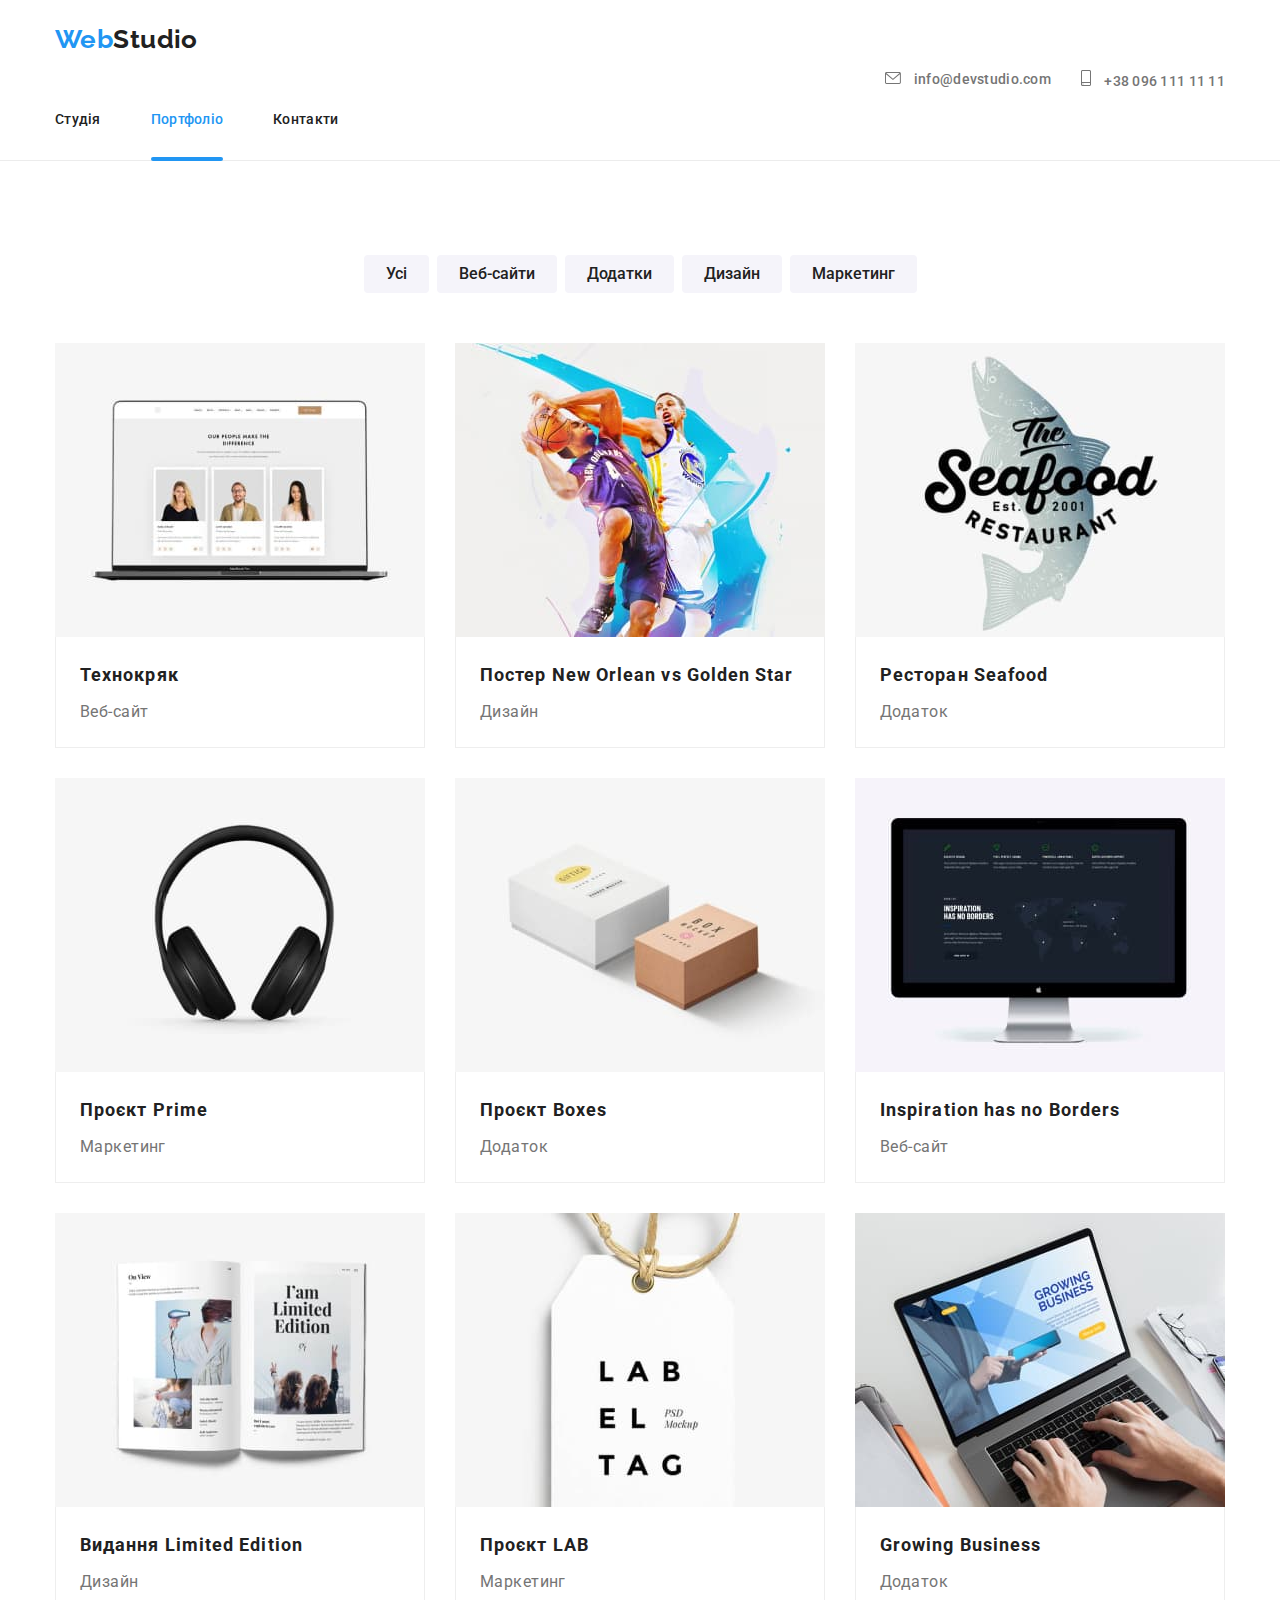
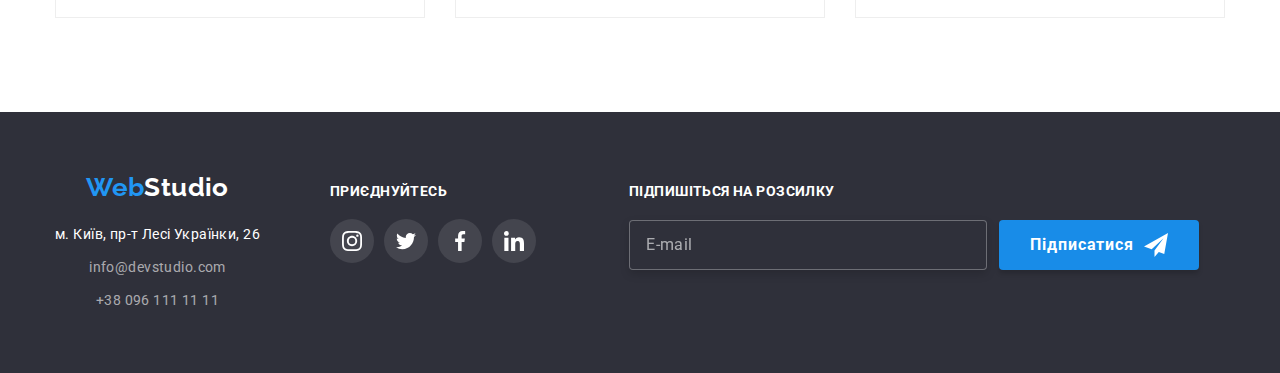
==== portfolio.html @ 820fd27e "add html files" ====
<!DOCTYPE html>
<html lang="uk">
  <head>
    <meta charset="UTF-8" />
    <meta http-equiv="X-UA-Compatible" content="IE=edge" />
    <meta name="viewport" content="width=device-width, initial-scale=1.0" />
    <title>Portfolio</title>
    <link
      href="https://fonts.googleapis.com/css2?family=Raleway:wght@700&family=Roboto:wght@400;500;700;900&display=swap"
      rel="stylesheet"
    />
    <link
      rel="stylesheet"
      href="https://cdnjs.cloudflare.com/ajax/libs/modern-normalize/1.1.0/modern-normalize.min.css"
    />
    <!-- <link rel="stylesheet" href="./css/styles.css" /> -->
    <link rel="stylesheet" href="./css/main.min.css" />
  </head>
  <body>
    <header class="page__header">
      <div class="container main__nav">
        <nav class="navigation">
          <a href="/index.html" class="logo">Web<span>Studio</span> </a>
          <ul class="navigation__list list">
            <li class="navigation__item">
              <a href="./index.html" class="navigation__link link">Студія</a>
            </li>
            <li class="navigation__item">
              <a href="./portfolio.html" class="navigation__link link current"
                >Портфоліо</a
              >
            </li>
            <li class="navigation__item">
              <a href="" class="navigation__link link">Контакти</a>
            </li>
          </ul>
        </nav>
        <ul class="contacts list">
          <li class="contacts__item">
            <a href="mailto:info@devstudio.com" class="contacts__link">
              <svg class="contacts__icon" width="16" height="12">
                <use href="./images/icon.svg#icon-email"></use>
              </svg>
              info@devstudio.com
            </a>
          </li>
          <li class="contacts__item">
            <a href="tel:0961111111" class="contacts__link">
              <svg class="contacts__icon" width="10" height="16">
                <use href="./images/icon.svg#icon-phone"></use>
              </svg>
              +38 096 111 11 11
            </a>
          </li>
        </ul>
      </div>
    </header>
    <main class="portfolio__main">
      <!-- фільтр Партфоліо  -->
      <section class="portfolio section">
        <div class="container">
          <h1 class="visually-hidden">Наші роботи</h1>
          <ul class="filter__list list">
            <li class="filter__item">
              <button class="filter__button" type="button">Усі</button>
            </li>
            <li class="filter__item">
              <button class="filter__button" type="button">Веб-сайти</button>
            </li>
            <li class="filter__item">
              <button class="filter__button" type="button">Додатки</button>
            </li>
            <li class="filter__item">
              <button class="filter__button" type="button">Дизайн</button>
            </li>
            <li class="filter__item">
              <button class="filter__button" type="button">Маркетинг</button>
            </li>
          </ul>
          <ul class="portfolio__list list">
            <li class="portfolio__items">
              <a href="" class="portfolio__link">
                <img
                  src="./images/1-tehnokriak.jpg"
                  alt="Веб-сайт Технокряк"
                  width="370"
                />
                <p class="portfolio__descr">
                  Ресурс пропонує комплексні пропозиції з різним рівнем
                  функціоналу та сервісів. Все це дозволить відвідувачу отримати
                  вичерпні відомості про компанію чи приватну особу.
                </p>

                <div class="portfolio__wrap">
                  <h2 class="portfolio__title">Технокряк</h2>
                  <p class="portfolio__text text">Веб-сайт</p>
                </div>
              </a>
            </li>

            <li class="portfolio__items">
              <a href="" class="portfolio__link">
                <img src="./images/2-poster.jpg" alt="постер" width="370" />
                <p class="portfolio__descr">
                  Ресурс пропонує комплексні пропозиції з різним рівнем
                  функціоналу та сервісів. Все це дозволить відвідувачу отримати
                  вичерпні відомості про компанію чи приватну особу.
                </p>
                <div class="portfolio__wrap">
                  <h2 class="portfolio__title">
                    Постер New Orlean vs Golden Star
                  </h2>
                  <p class="portfolio__text text">Дизайн</p>
                </div>
              </a>
            </li>

            <li class="portfolio__items">
              <a href="" class="portfolio__link">
                <img
                  src="./images/3-restoran.jpg"
                  alt="логотип ресторану"
                  width="370"
                />
                <p class="portfolio__descr">
                  Ресурс пропонує комплексні пропозиції з різним рівнем
                  функціоналу та сервісів. Все це дозволить відвідувачу отримати
                  вичерпні відомості про компанію чи приватну особу.
                </p>

                <div class="portfolio__wrap">
                  <h2 class="portfolio__title">Ресторан Seafood</h2>
                  <p class="portfolio__text text">Додаток</p>
                </div>
              </a>
            </li>

            <li class="portfolio__items">
              <a href="" class="portfolio__link">
                <img src="./images/4-prime.jpg" alt="навушники" width="370" />
                <p class="portfolio__descr">
                  Ресурс пропонує комплексні пропозиції з різним рівнем
                  функціоналу та сервісів. Все це дозволить відвідувачу отримати
                  вичерпні відомості про компанію чи приватну особу.
                </p>

                <div class="portfolio__wrap">
                  <h2 class="portfolio__title">Проєкт Prime</h2>
                  <p class="portfolio__text text">Маркетинг</p>
                </div>
              </a>
            </li>

            <li class="portfolio__items">
              <a href="" class="portfolio__link">
                <img src="./images/5-boxes.jpg" alt="коробки" width="370" />
                <p class="portfolio__descr">
                  Ресурс пропонує комплексні пропозиції з різним рівнем
                  функціоналу та сервісів. Все це дозволить відвідувачу отримати
                  вичерпні відомості про компанію чи приватну особу.
                </p>

                <div class="portfolio__wrap">
                  <h2 class="portfolio__title">Проєкт Boxes</h2>
                  <p class="portfolio__text text">Додаток</p>
                </div>
              </a>
            </li>

            <li class="portfolio__items">
              <a href="" class="portfolio__link">
                <img
                  src="./images/6-inspiration.jpg"
                  alt="екран компютера"
                  width="370"
                />
                <p class="portfolio__descr">
                  Ресурс пропонує комплексні пропозиції з різним рівнем
                  функціоналу та сервісів. Все це дозволить відвідувачу отримати
                  вичерпні відомості про компанію чи приватну особу.
                </p>
                <div class="portfolio__wrap">
                  <h2 class="portfolio__title">Inspiration has no Borders</h2>
                  <p class="portfolio__text text">Веб-сайт</p>
                </div>
              </a>
            </li>

            <li class="portfolio__items">
              <a href="" class="portfolio__link">
                <img
                  src="./images/7-limited.jpg"
                  alt="відкрита книга"
                  width="370"
                />
                <p class="portfolio__descr">
                  Ресурс пропонує комплексні пропозиції з різним рівнем
                  функціоналу та сервісів. Все це дозволить відвідувачу отримати
                  вичерпні відомості про компанію чи приватну особу.
                </p>

                <div class="portfolio__wrap">
                  <h2 class="portfolio__title">Видання Limited Edition</h2>
                  <p class="portfolio__text text">Дизайн</p>
                </div>
              </a>
            </li>

            <li class="portfolio__items">
              <a href="" class="portfolio__link">
                <img src="./images/8-lab.jpg" alt="бірка" width="370" />
                <p class="portfolio__descr">
                  Ресурс пропонує комплексні пропозиції з різним рівнем
                  функціоналу та сервісів. Все це дозволить відвідувачу отримати
                  вичерпні відомості про компанію чи приватну особу.
                </p>

                <div class="portfolio__wrap">
                  <h2 class="portfolio__title">Проєкт LAB</h2>
                  <p class="portfolio__text text">Маркетинг</p>
                </div>
              </a>
            </li>

            <li class="portfolio__items">
              <a href="" class="portfolio__link">
                <img src="./images/9-business.jpg" alt="ноутбук" width="370" />
                <p class="portfolio__descr">
                  Ресурс пропонує комплексні пропозиції з різним рівнем
                  функціоналу та сервісів. Все це дозволить відвідувачу отримати
                  вичерпні відомості про компанію чи приватну особу.
                </p>

                <div class="portfolio__wrap">
                  <h2 class="portfolio__title">Growing Business</h2>
                  <p class="portfolio__text text">Додаток</p>
                </div>
              </a>
            </li>
          </ul>
        </div>
      </section>
    </main>
    <footer class="footer">
      <div class="footer__wrap">
        <div class="address__wrap">
          <a href="/index.html" class="footer__logo">
            Web<span>Studio</span>
          </a>
          <address>
            <ul class="address__list list">
              <li class="address__item">
                <a
                  class="footer__address"
                  href="https://goo.gl/maps/CPtrU1FHBa2aNyZL9"
                  target="_blank"
                  rel="noopener noreferrer nofollow"
                  >м. Київ, пр-т Лесі Українки, 26</a
                >
              </li>
              <li class="address__item">
                <a href="mailto:info@devstudio.com" class="address__link"
                  >info@devstudio.com</a
                >
              </li>
              <li class="address__item">
                <a href="tel:0961111111" class="address__link"
                  >+38 096 111 11 11</a
                >
              </li>
            </ul>
          </address>
        </div>
        <div class="social__wrap">
          <p class="social__text">приєднуйтесь</p>
          <ul class="social__list">
            <li class="social__item list">
              <a href="" class="social__link link">
                <svg class="social__icon" width="20" height="20">
                  <use href="./images/icon.svg#icon-instagram"></use>
                </svg>
              </a>
            </li>
            <li class="social__item list">
              <a href="" class="social__link link">
                <svg class="social__icon" width="20" height="20">
                  <use href="./images/icon.svg#icon-twitter"></use>
                </svg>
              </a>
            </li>
            <li class="social__item list">
              <a href="" class="social__link link">
                <svg class="social__icon" width="20" height="20">
                  <use href="./images/icon.svg#icon-facebook"></use>
                </svg>
              </a>
            </li>
            <li class="social__item list">
              <a href="" class="social__link link">
                <svg class="social__icon" width="20" height="20">
                  <use href="./images/icon.svg#icon-linkedin"></use>
                </svg>
              </a>
            </li>
          </ul>
        </div>
        <div class="subscribe__wrap">
          <p class="subscribe__text">Підпишіться на розсилку</p>

          <form class="subscribe__form">
            <input
              type="text"
              class="subscribe__input"
              name="user-email"
              placeholder="E-mail"
              required
            />
            <button type="submit" class="subscribe__button">
              Підписатися
              <svg class="subscribe__icon" width="24" height="24">
                <use href="./images/icon.svg#icon-send"></use>
              </svg>
            </button>
          </form>
        </div>
      </div>
    </footer>
  </body>
</html>
---- css/styles.css ----
/* color-main-black: #212121;
color-secondary: #757575;
color-blue: #2196F3;
color-white: #FFFFFF; */

/* main white background #F5F5F5; 
secondary black background #2F303A;
third background #F5F4FA;*/
:root {
  /* text color */
  --primary-text-color: #212121;
  --secondary-text-color: #757575;
  --accent-blue-color: #2196f3;
  --white-color: #ffffff;

  /* background color */
  --main-white-background: #f5f5f5;
  --secondary-black-background: #2f303a;
  --third-background-color: #f5f4fa;
}

body {
  /* margin: 0 auto;
  max-width: 1600px; */
  background-color: var(--white-color);
  color: var(--primary-text-color);
  font-family: "Roboto", sans-serif;
  font-size: 14px;
  letter-spacing: 0.03em;
}

h1,
h2,
h3,
h4,
h5,
h6,
p {
  margin: 0;
}

ul {
  margin: 0;
  padding-left: 0;
}

img {
  display: block;
}

.visually-hidden {
  position: absolute;
  white-space: nowrap;
  width: 1px;
  height: 1px;
  overflow: hidden;
  border: 0;
  padding: 0;
  clip: rect(0 0 0 0);
  clip-path: inset(50%);
  margin: -1px;
}

.container {
  width: 1200px;
  padding-left: 15px;
  padding-right: 15px;
  margin: 0 auto;

  /* outline: 2px solid tomato; */
}

.section {
  padding-top: 94px;
  padding-bottom: 94px;
}

/* secondary text color for all <p> */
.text {
  color: var(--secondary-text-color);
}

.link {
  display: block;
  padding-top: 32px;
  padding-bottom: 32px;
}

.list {
  list-style: none;
}

/*-----------------HEADER Logo--------------------------------- */
.page__header {
  padding-top: 32;
  border-bottom: 1px solid #ececec;
}

.main__nav {
  display: flex;
  align-items: center;
}

.logo {
  display: block;
  padding-top: 24px;
  padding-bottom: 25px;
  margin-right: 93px;
  color: var(--accent-blue-color);
  font-family: "Raleway", sans-serif;
  font-weight: 700;
  font-size: 26px;
  line-height: 1.19;
  text-decoration: none;
}

.logo > span {
  color: var(--primary-text-color);
}

.navigation__item:not(:last-child) {
  margin-right: 50px;
}

/* site-nav */
.navigation {
  display: flex;
}

.navigation__list {
  display: flex;
}

.navigation__link {
  color: var(--primary-text-color);
  font-weight: 500;
  font-size: 14px;
  line-height: 1.14;
  letter-spacing: 0.02em;
  text-decoration: none;

  transition-property: color;
  transition-duration: 250ms;
  transition-timing-function: cubic-bezier(0.4, 0, 0.2, 1);
}

.navigation__link:hover,
.navigation__link:focus {
  color: var(--accent-blue-color);
}

.navigation__link.current {
  color: var(--accent-blue-color);
  position: relative;
}

.navigation__link.current::after {
  content: "";
  display: inline-block;
  position: absolute;
  left: 0;
  bottom: -1px;
  width: 100%;
  height: 4px;
  background-color: #2196f3;
  border-radius: 2px;
}

.contacts {
  display: flex;
  margin-left: auto;
  align-items: center;
}

.contacts__link {
  color: var(--secondary-text-color);
  font-weight: 500;
  font-size: 14px;
  line-height: 1.14;
  letter-spacing: 0.02em;
  text-decoration: none;

  transition-property: color;
  transition-duration: 250ms;
  transition-timing-function: cubic-bezier(0.4, 0, 0.2, 1);
}

.contacts__link:hover,
.contacts__link:focus {
  color: #2196f3;
}

.contacts__item:not(:last-child) {
  margin-right: 30px;
}

.contacts__icon {
  fill: currentColor;
  margin-right: 10px;
}

/*-------------1 SECTION HERO----------------------------------------- */
.hero {
  background-color: var(--secondary-black-background);
  background-image: url(../images/hero-img.jpg);
  background-repeat: no-repeat;
  background-size: cover;
  background-position: center;
  max-width: 1600px;
  text-align: center;
  margin: 0 auto;
  padding-top: 200px;
  padding-bottom: 200px;
}

.hero__title {
  margin: 0 auto 30px;
  width: 696px;
  height: 120px;
  font-weight: 900;
  font-size: 44px;
  line-height: 1.36;
  letter-spacing: 0.06em;
  text-transform: uppercase;
  color: var(--white-color);
}

.hero__button {
  font-family: inherit;
  display: block;
  padding: 10px 32px;
  margin: 0 auto;
  border: none;
  border-radius: 4px;

  font-weight: 700;
  font-size: 16px;
  line-height: 1.88;
  letter-spacing: 0.06em;
  cursor: pointer;
  background-color: var(--accent-blue-color);
  color: var(--white-color);
}

/* ----------------2 SECTION principles чому саме ми------------------ */

.principles__title {
  margin-bottom: 10px;
  font-size: 14px;
  line-height: 1.14;
  text-transform: uppercase;
}

.principles__list {
  display: flex;
}

.principles__wrap {
  margin-bottom: 30px;
  height: 120px;
  display: flex;
  justify-content: center;
  align-items: center;
  background-color: #f5f4fa;
  border-radius: 4px;
}

.principles__item:not(:last-child) {
  margin-right: 30px;
}

.principles__text {
  font-size: 14px;
  line-height: 1.71;
}
/* ----------------3 SECTION EXAMPLES приклади робіт------------------ */
.examples {
  padding-top: 0;
}

.examples__title {
  margin-bottom: 50px;
  font-size: 36px;
  line-height: 1.16;
  text-align: center;
}

.examples__list {
  display: flex;
  gap: 30px;
  /* width: calc((100% - 60px) / 3); */
}

.examples__item {
  position: relative;
}

.examples__text {
  position: absolute;
  bottom: 0;
  padding: 22px 0;
  width: 100%;
  font-weight: 700;
  line-height: 1.14;
  text-align: center;
  text-transform: uppercase;
  color: #ffffff;
  background: rgba(47, 48, 58, 0.8);
}

/* ----------------4 SECTION TEAM наша команда-----------------------  */
.team {
  background-color: var(--third-background-color);
}

.team__title {
  margin-bottom: 50px;
  font-size: 36px;
  line-height: 1.16;
  text-align: center;
}

.team__list {
  display: flex;
  gap: 30px;
}

.team__list:not(:last-child) {
  margin-right: 30px;
}

.team__item {
  background-color: var(--white-color);
  box-shadow: 0px 1px 3px rgba(0, 0, 0, 0.12), 0px 1px 1px rgba(0, 0, 0, 0.14),
    0px 2px 1px rgba(0, 0, 0, 0.2);
  border-radius: 0px 0px 4px 4px;
}

/* width: calc((100% - 90px) / 4); */

.team__person {
  margin-bottom: 10px;
  font-weight: 500;
  font-size: 16px;
  line-height: 1.18;
  text-align: center;
}

.team__names {
  padding: 30px 0;
}

.team__text {
  font-size: 16px;
  line-height: 1.18;
  text-align: center;
  margin-bottom: 16px;
}

.media__list {
  display: flex;
  justify-content: center;
  gap: 10px;
}

.media__item {
  border-radius: 50%;
  background-color: #ffffff;
  display: block;
  justify-items: center;
}

.media__link {
  width: 44px;
  height: 44px;
  padding: 0;
  display: flex;
  justify-content: center;
  align-items: center;

  transition-property: background-color, color;
  transition-duration: 250ms;
  transition-timing-function: cubic-bezier(0.4, 0, 0.2, 1);
}

.media__item:hover {
  background-color: #2196f3;
}

.media__item .media__link:focus {
  background-color: #2196f3;
  border-radius: 50%;
}

.media__icon {
  fill: #afb1b8;
}

.media__link:hover .media__icon {
  fill: #ffffff;
}
.media__link:focus .media__icon {
  fill: #ffffff;
}
/* -----------------------------5 SECTION CLIENTS-------------------------- */
.clients__title {
  margin-bottom: 50px;
  font-size: 36px;
  line-height: 1.16;
  text-align: center;
}

.clients__list {
  display: flex;
  justify-content: space-between;
}

.client__item {
  width: 170px;
  height: 92px;
  display: flex;
  justify-content: center;
  align-items: center;
}

.clients__link {
  border: 1px solid #afb1b8;
  border-radius: 4px;
  display: flex;
  width: 100%;
  height: 100%;
  justify-content: center;
  align-items: center;

  transition-property: border, color;
  transition-duration: 250ms;
  transition-timing-function: cubic-bezier(0.4, 0, 0.2, 1);
}

.clients__icon {
  fill: #afb1b8;
}

.clients__link:hover,
.clients__link:focus {
  border-color: #2196f3;
  outline: transparent;
}

.clients__link:hover .clients__icon,
.clients__link:focus .clients__icon {
  fill: #2196f3;
}

/* --------------------------FOOTER----------------------------------- */
.footer {
  background-color: var(--secondary-black-background);
  padding: 60px 0;
}

.footer__wrap {
  display: flex;
  align-items: baseline;
  width: 1200px;
  padding-left: 15px;
  padding-right: 15px;
  margin: 0 auto;
}

.address__wrap {
  margin-right: 70px;
}

.footer__logo {
  color: var(--accent-blue-color);
  font-family: "Raleway", sans-serif;
  font-weight: 700;
  font-size: 26px;
  line-height: 1.19;
  text-decoration: none;
}
.footer__logo > span {
  color: #ffffff;
}

.address__list {
  margin-top: 20px;
}

.footer__address {
  color: #ffffff;
  font-style: normal;
  font-size: 14px;
  line-height: 1.71;
  text-decoration: none;
}

.address__link {
  color: rgba(255, 255, 255, 0.6);
  font-style: normal;
  font-size: 14px;
  line-height: 1.71;
  text-decoration: none;

  transition-property: color;
  transition-duration: 250ms;
  transition-timing-function: cubic-bezier(0.4, 0, 0.2, 1);
}

.address__link:hover,
.address__link:focus {
  color: #2196f3;
}

.address__item:not(:last-child) {
  margin-bottom: 9px;
}

.social__wrap {
  width: 206px;
  height: 80px;
}

.social__list {
  display: flex;
  justify-content: center;
  gap: 10px;
}
.social__text {
  margin-bottom: 20px;
  color: #ffffff;
  font-weight: 700;
  text-transform: uppercase;
}
.social__item {
  width: 44px;
  height: 44px;
  border-radius: 50%;
  background-color: rgb(255, 255, 255, 10%);
  display: flex;
  align-items: center;
}

.social__icon {
  fill: #ffffff;
}

.social__link {
  display: flex;
  align-items: center;
  justify-content: center;
  padding: 0;
  width: 100%;
  height: 100%;
  border-radius: 50%;

  transition-property: background-color;
  transition-duration: 250ms;
  transition-timing-function: cubic-bezier(0.4, 0, 0.2, 1);
}
.social__link:hover,
.social__link:focus {
  background-color: #2196f3;
  fill: #ffffff;
}

.subscribe__wrap {
  margin-left: 93px;
}

.subscribe__text {
  margin-bottom: 20px;
  font-weight: 700;
  line-height: 1.14;
  text-transform: uppercase;

  color: #ffffff;
}

.subscribe__input {
  width: 358px;
  height: 50px;

  font-size: 16px;
  line-height: 1.25;
  background-color: #2f303a;
  color: #ffffff;
  border: 1px solid rgba(255, 255, 255, 0.3);
  filter: drop-shadow(0px 4px 4px rgba(0, 0, 0, 0.15));
  border-radius: 4px;
}

.subscribe {
  display: flex;
  gap: 12px;
}

.subscribe__button {
  position: relative;
  display: block;
  width: 200px;
  height: 50px;
  padding-top: 10px;
  padding-right: 62px;
  padding-bottom: 10px;
  padding-left: 28px;
  border: none;
  border-radius: 4px;

  font-weight: 700;
  font-size: 16px;
  line-height: 1.88;
  letter-spacing: 0.06em;
  cursor: pointer;
  background-color: #188ce8;
  color: #ffffff;
  box-shadow: 0px 4px 4px rgba(0, 0, 0, 0.15);
}

.subscribe__icon {
  fill: #ffffff;
  position: absolute;
  right: 28px;
  top: 50%;
  transform: translateY(-50%);
}

/* ------------------------------------------------CSS for Portfolio------------------------------------
--------------------------PORTFOLIO - FILTER------------------------------------------- */

.portfolio {
  padding-top: 94px;
  padding-bottom: 94px;
}

.filter__list {
  display: flex;
  justify-content: center;
  margin-bottom: 50px;
}

.filter__button {
  font-family: inherit;
  padding: 6px 22px;
  font-weight: 500;
  font-size: 16px;
  line-height: 1.62;
  text-align: center;
  cursor: pointer;

  background-color: var(--third-background-color);
  color: var(--primary-text-color);
  border-radius: 4px;
  border: transparent;

  transition-property: background-color, color, box-shadow;
  transition-duration: 250ms;
  transition-timing-function: cubic-bezier(0.4, 0, 0.2, 1);
}

.filter__item:not(:last-child) {
  margin-right: 8px;
}

.filter__button:hover,
.filter__button:focus {
  background-color: var(--accent-blue-color);
  color: var(--white-color);
  filter: drop-shadow(0px 4px 4px rgba(0, 0, 0, 0.25));
}
/* -----------------------2 SECTION PORTFOLIO----------------------------------------------- */
.portfolio__main {
  background-color: var(--white-color);
}

.portfolio__title {
  margin-bottom: 4px;
  color: var(--primary-text-color);
  font-family: "Roboto", sans-serif;
  font-size: 18px;
  line-height: 2;
  letter-spacing: 0.06em;
}

.portfolio__list {
  display: flex;
  flex-wrap: wrap;
  gap: 30px;
}

.portfolio__text {
  font-size: 16px;
  line-height: 1.88;
}

.portfolio__wrap {
  padding: 20px 24px;
  border: 1px solid #eeeeee;
  border-top: none;
  position: inherit;
  z-index: 3;
  background-color: #fff;
}

.portfolio__link {
  display: block;
  text-decoration: none;

  position: relative;
  overflow: hidden;

  transition-property: box-shadow;
  transition-duration: 250ms;
  transition-timing-function: cubic-bezier(0.4, 0, 0.2, 1);
}

.portfolio__link:hover,
.portfolio__link:focus {
  box-shadow: 0px 1px 1px rgba(0, 0, 0, 0.12), 0px 4px 4px rgba(0, 0, 0, 0.06),
    1px 4px 6px rgba(0, 0, 0, 0.16);
}

.portfolio__descr {
  position: absolute;
  top: 0;
  padding: 63px 24px;
  font-style: normal;
  font-weight: 400;
  font-size: 18px;
  line-height: 1.56;
  color: #ffffff;
  background-color: rgba(33, 150, 243, 0.9);
  transform: translateY(100%);

  transition-property: background-color;
  transition-duration: 250ms;
  transition-timing-function: cubic-bezier(0.4, 0, 0.2, 1);
}

/*.portfolio-cover-wrap {
  position: relative;
  overflow: hidden;
}*/
.portfolio__items:hover .portfolio__descr {
  transform: translateY(0%);
  transition: 250ms cubic-bezier(0.4, 0, 0.2, 1);
}
/* ------------------------------------МОДАЛЬНЕ ВІКНО------------------------------- */
.backdrop {
  position: fixed;
  width: 100%;
  height: 100%;
  left: 0px;
  top: 0px;
  background: rgba(0, 0, 0, 0.2);

  transition: transform 250ms cubic-bezier(0.4, 0, 0.2, 1);
  opacity: 1;
}

.modal {
  position: absolute;
  padding-left: 40px;
  padding-right: 40px;
  left: 50%;
  top: 50%;
  width: 528px;
  height: 581px;

  background: #ffffff;
  box-shadow: 0px 1px 3px rgba(0, 0, 0, 0.12), 0px 1px 1px rgba(0, 0, 0, 0.14),
    0px 2px 1px rgba(0, 0, 0, 0.2);
  border-radius: 4px;

  transform: scale(1) translate(-50%, -50%);
  transition-property: box-shadow;
  transition-duration: 250ms;
  transition-timing-function: cubic-bezier(0.4, 0, 0.2, 1);
}

.modal-close {
  position: absolute;
  position: absolute;
  display: flex;

  justify-content: center;
  align-items: center;
  width: 30px;
  height: 30px;
  background: #ffffff;
  border: 1px solid rgba(0, 0, 0, 0.1);
  border-radius: 50%;
  right: 8px;
  top: 8px;
  cursor: pointer;

  transition-property: border;
  transition-duration: 250ms;
  transition-timing-function: cubic-bezier(0.4, 0, 0.2, 1);
}

.modal-close:hover {
  fill: #2196f3;
}

.modal-icon {
  min-width: 18px;
  height: 18px;
}

.modal-title {
  margin-top: 37px;
  margin-bottom: 12px;
  font-weight: 700;
  font-size: 20px;
  line-height: 1.15;
  text-align: center;

  color: #212121;
}

.modal-input {
  margin-bottom: 10px;
  padding-left: 32px;
  width: 448px;
  height: 40px;

  border: 1px solid rgba(33, 33, 33, 0.2);
  border-radius: 4px;

  transition-property: border;
  transition-duration: 250ms;
  transition-timing-function: cubic-bezier(0.4, 0, 0.2, 1);
}

.modal-input:hover {
  border-color: #2196f3;
}

.modal-input:hover + .modal-icons {
  fill: #2196f3;
}

.input-text {
  display: inline-block;
  margin-bottom: 4px;
  font-style: normal;
  font-weight: 400;
  font-size: 12px;
  line-height: 1.16;
  letter-spacing: 0.01em;

  color: #757575;
}

.input-wrap {
  position: relative;
}

.input-message {
  width: 448px;
  height: 120px;

  border: 1px solid rgba(33, 33, 33, 0.2);
  border-radius: 4px;
  resize: none;
}

.modal-icons {
  position: absolute;
  left: 12px;
  top: 50%;
  transform: translateY(-50%);
}

.is-hidden {
  opacity: 0;
  visibility: hidden;
  pointer-events: none;
}

.backdrop.is-hidden .modal {
  transform: translate(-50%, -50%) scale(0);
}

.privacy-text {
  margin-top: 20px;
  margin-bottom: 30px;
  line-height: 1.71;
  color: #757575;
  display: flex;
}

.privacy-text span {
  width: 16px;
  height: 15px;
  border: 2px solid #212121;
  border-radius: 2px;
  margin-right: 5px;
  margin-left: 31px;
  display: flex;
  justify-items: center;
  align-items: center;
  fill: transparent;
}

.modal-check:checked + .privacy-text span {
  background-color: #2196f3;
  border: none;
  fill: #ffffff;
}

.check-link {
  color: #2196f3;
  margin-left: 3px;
}

/* .privacy-text::before {
  content: "";
  width: 16px;
  height: 15px;
  border: 2px solid #212121;
  border-radius: 2px;
  margin-right: 5px;
}

.modal-check:checked + .privacy-text::before {
  background-color: #2196f3;
  border: none;
  background-image: url(../images/vector.svg);
  background-position: center;
  background-repeat: no-repeat;
} */

.modal-button {
  display: block;
  width: 200px;
  height: 50px;
  padding: 10px 52px;
  margin: 0 auto;
  border: none;
  border-radius: 4px;

  font-weight: 700;
  font-size: 16px;
  line-height: 1.88;
  letter-spacing: 0.06em;
  cursor: pointer;
  background-color: #188ce8;
  color: #ffffff;
  box-shadow: 0px 4px 4px rgba(0, 0, 0, 0.15);
}
---- css/main.min.css ----
:root{--primary-text-color: #212121;--secondary-text-color: #757575;--accent-blue-color: #2196f3;--white-color: #ffffff;--main-white-background: #f5f5f5;--secondary-black-background: #2f303a;--third-background-color: #f5f4fa}.backdrop{position:fixed;width:100%;height:100%;left:0px;top:0px;background:rgba(0,0,0,.2);transition:transform 250ms cubic-bezier(0.4, 0, 0.2, 1);opacity:1;overflow-y:scroll}.modal{position:absolute;padding:40px;left:50%;top:50%;width:450px;height:609px;background:var(--white-color);box-shadow:0px 1px 3px rgba(0,0,0,.12),0px 1px 1px rgba(0,0,0,.14),0px 2px 1px rgba(0,0,0,.2);border-radius:4px;transform:scale(1) translate(-50%, -50%);transition-property:box-shadow;transition-duration:250ms;transition-timing-function:cubic-bezier(0.4, 0, 0.2, 1)}@media screen and (min-width: 1200px){.modal{width:528px;height:581px}}.modal-close{position:absolute;position:absolute;display:flex;justify-content:center;align-items:center;width:30px;height:30px;background:var(--white-color);border:1px solid rgba(0,0,0,.1);border-radius:50%;right:8px;top:8px;cursor:pointer;transition-property:fill;transition-duration:250ms;transition-timing-function:cubic-bezier(0.4, 0, 0.2, 1)}.modal-close:hover,.modal-close:focus{fill:var(--accent-blue-color)}.modal-icon{min-width:18px;height:18px}.modal-title{margin-bottom:12px;font-weight:700;font-size:20px;line-height:1.15;text-align:center;color:var(--primary-text-color)}.modal-input{display:block;margin-bottom:10px;padding-left:42px;width:370px;height:40px;outline:rgba(0,0,0,0);border:1px solid rgba(33,33,33,.2);border-radius:4px;cursor:pointer;transition-property:border;transition-duration:250ms;transition-timing-function:cubic-bezier(0.4, 0, 0.2, 1)}.modal-input:hover{border-color:var(--accent-blue-color)}@media screen and (min-width: 1200px){.modal-input{width:448px}}.modal-input:hover+.modal-icons{fill:var(--accent-blue-color)}.input-text{display:inline-block;margin-bottom:4px;font-style:normal;font-weight:400;font-size:12px;line-height:1.16;letter-spacing:.01em;color:var(--secondary-text-color)}.input-wrap{position:relative}.input-message{padding:12px 16px;width:370px;height:120px;font-weight:400;font-size:12px;line-height:1.16;letter-spacing:.01em;color:rgba(117,117,117,.5);outline:rgba(0,0,0,0);cursor:pointer;border:1px solid rgba(33,33,33,.2);border-radius:4px;resize:none}.input-message:hover,.input-message:focus{border-color:var(--accent-blue-color)}@media screen and (min-width: 1200px){.input-message{width:448px}}.modal-icons{position:absolute;left:12px;top:50%;transform:translateY(-50%)}.is-hidden{opacity:0;visibility:hidden;pointer-events:none}.backdrop.is-hidden .modal{transform:translate(-50%, -50%) scale(0)}.privacy-text{margin-top:20px;margin-bottom:30px;font-size:12px;line-height:1.71;color:var(--secondary-text-color);display:flex;align-items:center;justify-content:center}@media screen and (min-width: 1200px){.privacy-text{font-size:14px}}.privacy-text span{width:16px;height:15px;border:2px solid var(--primary-text-color);border-radius:2px;margin-right:5px;display:flex;justify-items:center;align-items:center;fill:rgba(0,0,0,0)}.modal-check:checked+.privacy-text span{background-color:var(--accent-blue-color);border:none;fill:var(--white-color)}.check-link{color:var(--accent-blue-color);margin-left:3px}.modal-button{display:block;width:200px;height:50px;padding:10px 52px;margin:0 auto;border:none;border-radius:4px;font-weight:700;font-size:16px;line-height:1.88;letter-spacing:.06em;cursor:pointer;background-color:var(--accent-blue-color);color:var(--white-color);box-shadow:0px 4px 4px rgba(0,0,0,.15);transition-property:background-color;transition-duration:250ms;transition-timing-function:cubic-bezier(0.4, 0, 0.2, 1)}.modal-button:hover,.modal-button:focus{background-color:#188ce8}body{background-color:var(--white-color);color:var(--primary-text-color);font-family:"Roboto",sans-serif;font-size:14px;letter-spacing:.03em}h1,h2,h3,h4,h5,h6,p{margin:0}ul{margin:0;padding-left:0}img{display:block;max-width:100%;height:auto;width:100%}.visually-hidden{position:absolute;white-space:nowrap;width:1px;height:1px;overflow:hidden;border:0;padding:0;clip:rect(0 0 0 0);-webkit-clip-path:inset(50%);clip-path:inset(50%);margin:-1px}.container{padding-left:15px;padding-right:15px;margin:0 auto}@media screen and (min-width: 480px){.container{max-width:480px}}@media screen and (min-width: 768px){.container{max-width:768px}}@media screen and (min-width: 1200px){.container{max-width:1200px}}.section{padding-top:60px;padding-bottom:60px}@media screen and (min-width: 1200px){.section{padding-top:94px;padding-bottom:94px}}.text{color:var(--secondary-text-color)}.link{display:block;padding-top:32px;padding-bottom:32px}.list{list-style:none}.page__header{padding-top:32;border-bottom:1px solid #ececec}.logo{display:block;padding-top:16px;padding-bottom:16px;margin-right:auto;color:var(--accent-blue-color);font-family:"Raleway",sans-serif;font-weight:700;font-size:26px;line-height:1.19;text-decoration:none}.logo>span{color:var(--primary-text-color)}@media screen and (min-width: 1200px){.logo{padding-top:24px;padding-bottom:25px;margin-right:93px}}.main__nav{display:flex;align-items:center}.navigation__item:not(:last-child){margin-right:50px}@media screen and (max-width: 767px){.navigation__list{display:none}}@media screen and (min-width: 768px){.navigation__list{display:flex}}.navigation__link{color:var(--primary-text-color);font-weight:500;font-size:14px;line-height:1.14;letter-spacing:.02em;text-decoration:none;transition-property:color;transition-duration:250ms;transition-timing-function:cubic-bezier(0.4, 0, 0.2, 1)}.navigation__link:hover,.navigation__link:focus{color:var(--accent-blue-color)}.navigation__link.current{color:var(--accent-blue-color);position:relative}.navigation__link.current::after{content:"";display:inline-block;position:absolute;left:0;bottom:-1px;width:100%;height:4px;background-color:#2196f3;border-radius:2px}@media screen and (max-width: 767px){.contacts{display:none}}@media screen and (min-width: 768px){.contacts{display:block;margin-left:auto;align-items:center}}@media screen and (min-width: 1200px){.contacts{display:flex}}.contacts__link{color:var(--secondary-text-color);text-decoration:none;transition-property:color;transition-duration:250ms;transition-timing-function:cubic-bezier(0.4, 0, 0.2, 1)}.contacts__link:hover,.contacts__link:focus{color:#2196f3}@media screen and (min-width: 768px){.contacts__link{font-weight:500;font-size:12px;line-height:1.14;letter-spacing:.02em}}@media screen and (min-width: 1200px){.contacts__link{font-weight:500;font-size:14px;line-height:1.14;letter-spacing:.02em}}@media screen and (max-width: 767px){.contacts__link{display:none}}.contacts__item:not(:last-child){margin-right:30px}.contacts__icon{fill:currentColor;margin-right:10px}@media screen and (min-width: 1200px){.contacts-email{width:16px;height:12px}}@media screen and (min-width: 1200px){.contacts-phone{width:10px;height:16px}}@media screen and (min-width: 768px){.menu-open{display:none}}.menu-open,.menu-close{background-color:rgba(0,0,0,0);border:none}.menu-close{position:absolute;display:block;margin-left:auto;margin-bottom:30px;cursor:pointer;top:10px;right:15px}.menu-open__icon{fill:#000}.mob-menu{position:fixed;top:0;width:100vw;height:100vh;background-color:#fff;z-index:5}.mob-menu>.container{display:flex;flex-direction:column;justify-content:space-between;height:100vh;padding-top:40px;padding-bottom:48px}.mob-menu__link{margin-bottom:32px;padding:0;font-style:normal;font-weight:500;font-size:40px;line-height:1.18;letter-spacing:.02em;text-decoration:none;color:#212121}.mob-menu__link:hover{color:var(--accent-blue-color)}.mob-menu__top{display:flex;flex-direction:column;gap:32px;padding-top:40px;padding-left:48px}.mob-menu__buton{padding-top:40px;padding-left:48px}.contacts-tel__link{font-style:normal;text-decoration:none;font-weight:500;font-size:34px;line-height:1.18;letter-spacing:.02em;color:var(--accent-blue-color)}.contacts-mail__link{padding-top:0;padding-bottom:64px;font-style:normal;text-decoration:none;font-weight:500;font-size:24px;line-height:1.17;letter-spacing:.02em;color:var(--secondary-text-color)}.mob-soc__list{display:flex;gap:20px}.mob-soc__link{padding-right:10px;padding-top:0;padding-bottom:0;font-style:normal;text-decoration:none;font-weight:500;font-size:18px;line-height:1.22;letter-spacing:.02em;color:var(--accent-blue-color)}.mob-soc__item{border-right:1px solid rgba(33,33,33,.2)}.hero__container{max-width:100%;padding:0}.hero{background-color:var(--secondary-black-background);background-image:url(../images/hero-mob.jpg);background-repeat:no-repeat;background-size:cover;background-position:center;padding:118px 60px;text-align:center;margin:0 auto}@media(min-device-pixel-ratio: 2),(-webkit-min-device-pixel-ratio: 2),(min-resolution: 192dpi),(min-resolution: 2dppx){.hero{background-image:url(../images/hero-mob-2x.jpg)}}@media screen and (min-width: 768px){.hero{background-image:url(../images/hero-tab.jpg);padding:118px 204px}}@media screen and (min-width: 768px)and (min-device-pixel-ratio: 2),screen and (min-width: 768px)and (-webkit-min-device-pixel-ratio: 2),screen and (min-width: 768px)and (min-resolution: 192dpi),screen and (min-width: 768px)and (min-resolution: 2dppx){.hero{background-image:url(../images/hero-tab-2x.jpg)}}@media screen and (min-width: 1200px){.hero{background-image:url(../images/hero-img.jpg);max-width:1600px;text-align:center;margin:0 auto;padding-top:200px;padding-bottom:200px}}@media screen and (min-width: 1200px)and (min-device-pixel-ratio: 2),screen and (min-width: 1200px)and (-webkit-min-device-pixel-ratio: 2),screen and (min-width: 1200px)and (min-resolution: 192dpi),screen and (min-width: 1200px)and (min-resolution: 2dppx){.hero{background-image:url(../images/hero-img-2x.jpg)}}.hero__title{margin:0 auto 30px;font-weight:900;font-size:26px;line-height:1.62;letter-spacing:.06em;text-transform:uppercase;color:var(--white-color)}@media screen and (min-width: 1200px){.hero__title{width:696px;height:120px;font-size:44px;line-height:1.36}}.hero__button{font-family:inherit;display:block;padding:10px 32px;margin:0 auto;border:none;border-radius:4px;font-weight:700;font-size:16px;line-height:1.88;letter-spacing:.06em;cursor:pointer;background-color:var(--accent-blue-color);color:var(--white-color)}.principles__title{margin-bottom:10px;text-align:center;font-size:14px;line-height:1.14;text-transform:uppercase}@media screen and (min-width: 768px){.principles__list{display:flex;flex-wrap:wrap;gap:30px}}.principles__wrap{margin-bottom:30px;height:120px;display:flex;justify-content:center;align-items:center;background-color:#f5f4fa;border-radius:4px}.principles__item{width:100%}@media screen and (min-width: 768px){.principles__item{width:calc((100% - 30px)/2)}}@media screen and (min-width: 1200px){.principles__item{width:calc((100% - 90px)/4)}}.principles__text{font-size:14px;line-height:1.71}.principles__text:not(:last-child){margin-bottom:30px}@media screen and (min-width: 320px){.examples{display:none}}@media screen and (min-width: 1200px){.examples{display:block;padding-top:0}}.examples__title{margin-bottom:50px;font-size:36px;line-height:1.16;text-align:center}.examples__list{display:flex;gap:30px}.examples__item{position:relative}.examples__text{position:absolute;bottom:0;padding:22px 0;width:100%;font-weight:700;line-height:1.14;text-align:center;text-transform:uppercase;color:#fff;background:rgba(47,48,58,.8)}.team{background-color:var(--third-background-color)}.team__title{margin-bottom:30px;font-size:28px;line-height:1.18;text-align:center}@media screen and (min-width: 1200px){.team__title{margin-bottom:50px;font-size:36px;line-height:1.16}}@media screen and (min-width: 768px){.team__list{display:flex;flex-wrap:wrap;gap:30px}}@media screen and (min-width: 768px){.team__list{display:flex;gap:30px}.team__list:not(:last-child){margin-right:30px}}.team__item{background-color:var(--white-color);box-shadow:0px 1px 3px rgba(0,0,0,.12),0px 1px 1px rgba(0,0,0,.14),0px 2px 1px rgba(0,0,0,.2);border-radius:0px 0px 4px 4px;width:100%}@media screen and (min-width: 768px){.team__item{width:calc((100% - 30px)/2)}}@media screen and (min-width: 1200px){.team__item{width:calc((100% - 90px)/4)}}.team__person{margin-bottom:10px;font-weight:500;font-size:16px;line-height:1.18;text-align:center}.team__names{padding:30px 0}.team__text{font-size:16px;line-height:1.18;text-align:center;margin-bottom:16px}.media__list{display:flex;justify-content:center;gap:10px}.media__item{border-radius:50%;background-color:#fff;display:block;justify-items:center}.media__item:hover{background-color:#2196f3}.media__link{width:44px;height:44px;padding:0;display:flex;justify-content:center;align-items:center;transition-property:background-color,color;transition-duration:250ms;transition-timing-function:cubic-bezier(0.4, 0, 0.2, 1)}.media__item .media__link:focus{background-color:#2196f3;border-radius:50%}.media__icon{fill:#afb1b8}.media__link:hover .media__icon{fill:#fff}.media__link:focus .media__icon{fill:#fff}.clients__title{margin-bottom:30px;font-size:28px;line-height:1.18;text-align:center}@media screen and (min-width: 1200px){.clients__title{margin-bottom:50px;font-size:36px;line-height:1.16}}.clients__list{display:flex;flex-wrap:wrap;gap:30px}@media screen and (min-width: 1200px){.clients__list{justify-content:space-between}}.client__item{width:170px;height:92px;display:flex;justify-content:center;align-items:center;width:calc((100% - 30px)/2)}@media screen and (min-width: 768px){.client__item{width:calc((100% - 60px)/3)}}@media screen and (min-width: 1200px){.client__item{width:calc((100% - 150px)/6)}}.clients__link{border:1px solid #afb1b8;border-radius:4px;display:flex;width:100%;height:100%;justify-content:center;align-items:center;transition-property:border,color;transition-duration:250ms;transition-timing-function:cubic-bezier(0.4, 0, 0.2, 1)}.clients__icon{fill:#afb1b8}.clients__link:hover,.clients__link:focus{border-color:#2196f3;outline:rgba(0,0,0,0)}.clients__link:hover .clients__icon,.clients__link:focus .clients__icon{fill:#2196f3}.footer{background-color:var(--secondary-black-background);padding:60px 0}.footer__wrap{display:block}@media screen and (min-width: 320px){.footer__wrap{padding:0 15px}}@media screen and (min-width: 768px){.footer__wrap{padding:0}}@media screen and (min-width: 1200px){.footer__wrap{display:flex;align-items:baseline;width:1200px;padding-left:15px;padding-right:15px;margin:0 auto}}@media screen and (min-width: 768px){.footer-tab__wrap{display:flex;justify-content:space-around;margin-bottom:60px}}@media screen and (min-width: 320px){.address__wrap{text-align:center}}@media screen and (min-width: 1200px){.address__wrap{margin-right:70px}}.footer__logo{color:var(--accent-blue-color);font-family:"Raleway",sans-serif;text-align:center;font-weight:700;font-size:24px;line-height:1.17;text-decoration:none}@media screen and (min-width: 1200px){.footer__logo{font-weight:700;font-size:26px;line-height:1.19}}.footer__logo>span{color:#fff}.address__list{margin-top:20px}.footer__address{color:#fff;font-style:normal;font-size:14px;line-height:1.71;text-decoration:none}.address__link{color:rgba(255,255,255,.6);font-style:normal;font-size:14px;line-height:1.71;text-decoration:none;transition-property:color;transition-duration:250ms;transition-timing-function:cubic-bezier(0.4, 0, 0.2, 1)}.address__link:hover,.address__link:focus{color:#2196f3}.address__item:not(:last-child){margin-bottom:9px}@media screen and (min-width: 320px){.social__wrap{margin:60px auto}}@media screen and (min-width: 768px){.social__wrap{margin:10px 0 0}}.social__list{display:flex;justify-content:center;gap:10px}.social__text{margin-bottom:20px;color:#fff;font-weight:700;text-transform:uppercase}@media screen and (min-width: 320px){.social__text{text-align:center}}@media screen and (min-width: 1200px){.social__text{text-align:left}}.social__item{width:44px;height:44px;border-radius:50%;background-color:rgba(255,255,255,.1);display:flex;align-items:center}.social__icon{fill:#fff}.social__link{display:flex;align-items:center;justify-content:center;padding:0;width:100%;height:100%;border-radius:50%;transition-property:background-color;transition-duration:250ms;transition-timing-function:cubic-bezier(0.4, 0, 0.2, 1)}.social__link:hover,.social__link:focus{background-color:#2196f3;fill:#fff}@media screen and (min-width: 1200px){.subscribe__wrap{margin-left:93px}}.subscribe__text{text-align:center;margin-bottom:20px;font-weight:700;line-height:1.14;text-transform:uppercase;color:var(--white-color)}@media screen and (min-width: 1200px){.subscribe__text{text-align:start}}.subscribe__form{display:flex;flex-direction:column;align-items:center}@media screen and (min-width: 1200px){.subscribe__form{display:flex;flex-direction:row;align-items:flex-start;gap:12px}}.subscribe__input{margin-bottom:20px;padding-left:16px;max-width:450px;height:50px;width:100%;font-size:16px;line-height:1.25;background-color:var(--secondary-black-background);color:var(--white-color);border:1px solid rgba(255,255,255,.3);filter:drop-shadow(0px 4px 4px rgba(0, 0, 0, 0.15));border-radius:4px}.subscribe__input::-moz-placeholder{font-weight:400;font-size:16px;line-height:1.25;letter-spacing:.03em;font-style:normal;color:rgba(255,255,255,.6)}.subscribe__input:-ms-input-placeholder{font-weight:400;font-size:16px;line-height:1.25;letter-spacing:.03em;font-style:normal;color:rgba(255,255,255,.6)}.subscribe__input::placeholder{font-weight:400;font-size:16px;line-height:1.25;letter-spacing:.03em;font-style:normal;color:rgba(255,255,255,.6)}@media screen and (min-width: 1200px){.subscribe__input{width:358px;padding-left:16px}}.subscribe__button{min-width:200px;height:50px;border:none;border-radius:4px;font-weight:700;font-size:16px;line-height:1.88;letter-spacing:.06em;cursor:pointer;background-color:#188ce8;color:var(--white-color);box-shadow:0px 4px 4px rgba(0,0,0,.15)}@media screen and (min-width: 320px){.subscribe__button{display:flex;align-items:center;justify-content:center}}@media screen and (min-width: 1200px){.subscribe__button{display:flex;align-items:center;justify-content:center;margin-left:0;font-weight:700;font-size:16px;line-height:1.88;letter-spacing:.06em}}.subscribe__icon{margin-left:10px;fill:var(--white-color)}.portfolio{padding-top:94px;padding-bottom:94px}.filter__list{display:flex;justify-content:center;margin-bottom:50px}.filter__button{font-family:inherit;padding:6px 22px;font-weight:500;font-size:16px;line-height:1.62;text-align:center;cursor:pointer;background-color:var(--third-background-color);color:var(--primary-text-color);border-radius:4px;border:rgba(0,0,0,0);transition-property:background-color,color,box-shadow;transition-duration:250ms;transition-timing-function:cubic-bezier(0.4, 0, 0.2, 1)}.filter__button:hover,.filter__button:focus{background-color:var(--accent-blue-color);color:var(--white-color);filter:drop-shadow(0px 4px 4px rgba(0, 0, 0, 0.25))}.filter__item:not(:last-child){margin-right:8px}.portfolio__main{background-color:var(--white-color)}.portfolio__title{margin-bottom:4px;color:var(--primary-text-color);font-family:"Roboto",sans-serif;font-size:18px;line-height:2;letter-spacing:.06em}.portfolio__list{display:flex;flex-wrap:wrap;gap:30px}.portfolio__text{font-size:16px;line-height:1.88}.portfolio__wrap{padding:20px 24px;border:1px solid #eee;border-top:none;position:inherit;z-index:3;background-color:#fff}.portfolio__link{display:block;text-decoration:none;position:relative;overflow:hidden;transition-property:box-shadow;transition-duration:250ms;transition-timing-function:cubic-bezier(0.4, 0, 0.2, 1)}.portfolio__link:hover,.portfolio__link:focus{box-shadow:0px 1px 1px rgba(0,0,0,.12),0px 4px 4px rgba(0,0,0,.06),1px 4px 6px rgba(0,0,0,.16)}.portfolio__descr{position:absolute;top:0;padding:63px 24px;font-style:normal;font-weight:400;font-size:18px;line-height:1.56;color:#fff;background-color:rgba(33,150,243,.9);transform:translateY(100%);transition-property:background-color;transition-duration:250ms;transition-timing-function:cubic-bezier(0.4, 0, 0.2, 1)}.portfolio__items:hover .portfolio__descr{transform:translateY(0%);transition:250ms cubic-bezier(0.4, 0, 0.2, 1)}/*# sourceMappingURL=main.min.css.map */
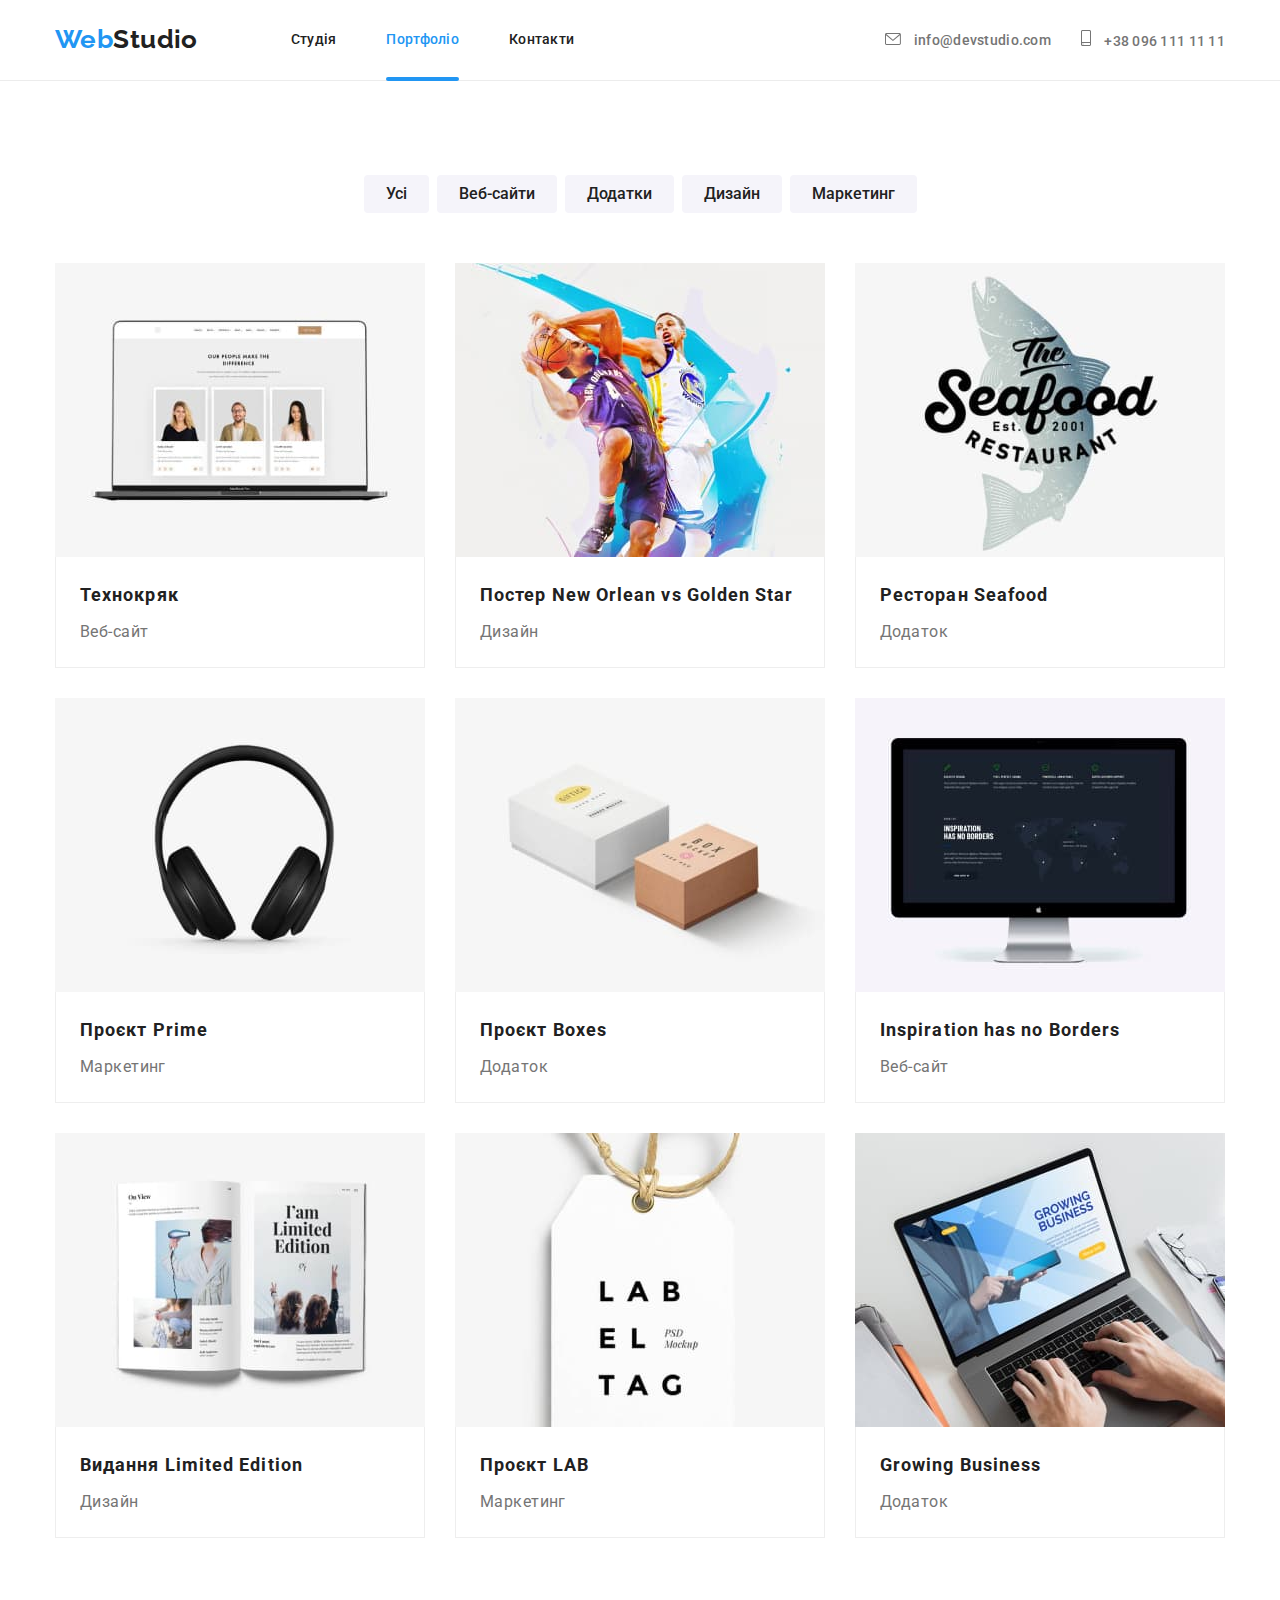
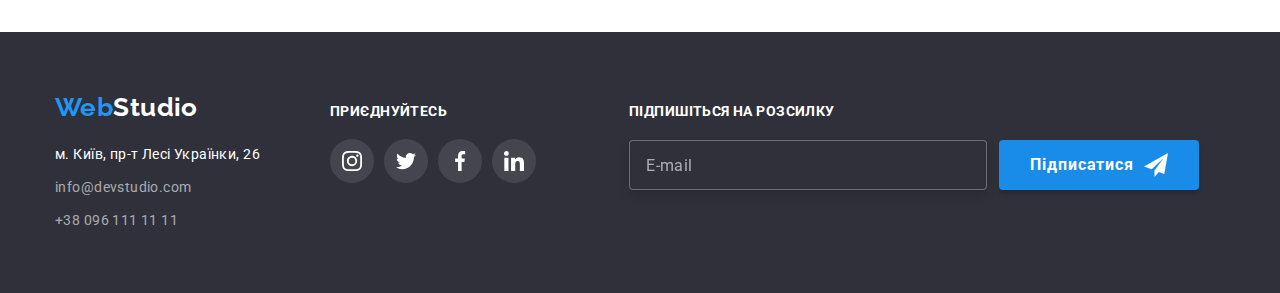
==== commit 6356ec59: "changes in html file" ====
--- a/portfolio.html
+++ b/portfolio.html
@@ -19,8 +19,13 @@
   <body>
     <header class="page__header">
       <div class="container main__nav">
+        <a href="/index.html" class="logo">Web<span>Studio</span> </a>
+        <button type="button" class="menu-open" data-menu-open>
+          <svg class="menu-open__icon" width="40" height="40">
+            <use href="./images/icon.svg#icon-mob-open"></use>
+          </svg>
+        </button>
         <nav class="navigation">
-          <a href="/index.html" class="logo">Web<span>Studio</span> </a>
           <ul class="navigation__list list">
             <li class="navigation__item">
               <a href="./index.html" class="navigation__link link">Студія</a>
@@ -38,7 +43,7 @@
         <ul class="contacts list">
           <li class="contacts__item">
             <a href="mailto:info@devstudio.com" class="contacts__link">
-              <svg class="contacts__icon" width="16" height="12">
+              <svg class="contacts__icon contacts-email" width="14" height="10">
                 <use href="./images/icon.svg#icon-email"></use>
               </svg>
               info@devstudio.com
@@ -46,13 +51,92 @@
           </li>
           <li class="contacts__item">
             <a href="tel:0961111111" class="contacts__link">
-              <svg class="contacts__icon" width="10" height="16">
+              <svg class="contacts__icon contacts-phone" width="10" height="14">
                 <use href="./images/icon.svg#icon-phone"></use>
               </svg>
               +38 096 111 11 11
             </a>
           </li>
         </ul>
+      </div>
+
+      <div class="mob-menu is-hidden" data-menu>
+        <div class="container">
+          <button type="button" class="menu-close" data-menu-close>
+            <svg class="menu-close__icon" width="40" height="40">
+              <use href="./images/icon.svg#icon-mob-close"></use>
+            </svg>
+          </button>
+          <div class="mob-menu__top">
+            <ul class="mob-menu__list list">
+              <li class="mob-menu__item">
+                <a href="./index.html" class="mob-menu__link link">Студія</a>
+              </li>
+              <li class="mob-menu__item">
+                <a href="./portfolio.html" class="mob-menu__link link current"
+                  >Портфоліо</a
+                >
+              </li>
+              <li class="mob-menu__item">
+                <a href="" class="mob-menu__link link">Контакти</a>
+              </li>
+            </ul>
+          </div>
+          <div class="mob-menu__buton">
+            <ul class="mob-contacts__list list">
+              <li class="mob-contacts__item">
+                <a href="tel:0961111111" class="contacts-tel__link link">
+                  +38 096 111 11 11
+                </a>
+              </li>
+              <li class="mob-contacts__item">
+                <a
+                  href="mailto:info@devstudio.com"
+                  class="contacts-mail__link link"
+                  >info@devstudio.com
+                </a>
+              </li>
+            </ul>
+            <ul class="mob-soc__list list">
+              <li class="mob-soc__item">
+                <a
+                  href=""
+                  class="mob-soc__link link"
+                  target="_blank"
+                  rel="noopener noreferrer nofollow"
+                  >Instagram</a
+                >
+              </li>
+              <li class="mob-soc__item">
+                <a
+                  href=""
+                  class="mob-soc__link link"
+                  target="_blank"
+                  rel="noopener noreferrer nofollow"
+                  >Twitter</a
+                >
+              </li>
+              <li class="mob-soc__item">
+                <a
+                  href=""
+                  class="mob-soc__link link"
+                  target="_blank"
+                  rel="noopener noreferrer nofollow"
+                  >Facebook</a
+                >
+              </li>
+              <li class="mob-soc__item">
+                <a
+                  href=""
+                  class="mob-soc__link link"
+                  target="_blank"
+                  rel="noopener noreferrer nofollow"
+                  >LinkedIn</a
+                >
+              </li>
+            </ul>
+          </div>
+        </div>
       </div>
     </header>
     <main class="portfolio__main">
@@ -325,5 +409,6 @@
         </div>
       </div>
     </footer>
+    <script src="./js/menu.js"></script>
   </body>
 </html>
--- a/css/main.min.css
+++ b/css/main.min.css
@@ -1 +1 @@
-:root{--primary-text-color: #212121;--secondary-text-color: #757575;--accent-blue-color: #2196f3;--white-color: #ffffff;--main-white-background: #f5f5f5;--secondary-black-background: #2f303a;--third-background-color: #f5f4fa}.backdrop{position:fixed;width:100%;height:100%;left:0px;top:0px;background:rgba(0,0,0,.2);transition:transform 250ms cubic-bezier(0.4, 0, 0.2, 1);opacity:1;overflow-y:scroll}.modal{position:absolute;padding:40px;left:50%;top:50%;width:450px;height:609px;background:var(--white-color);box-shadow:0px 1px 3px rgba(0,0,0,.12),0px 1px 1px rgba(0,0,0,.14),0px 2px 1px rgba(0,0,0,.2);border-radius:4px;transform:scale(1) translate(-50%, -50%);transition-property:box-shadow;transition-duration:250ms;transition-timing-function:cubic-bezier(0.4, 0, 0.2, 1)}@media screen and (min-width: 1200px){.modal{width:528px;height:581px}}.modal-close{position:absolute;position:absolute;display:flex;justify-content:center;align-items:center;width:30px;height:30px;background:var(--white-color);border:1px solid rgba(0,0,0,.1);border-radius:50%;right:8px;top:8px;cursor:pointer;transition-property:fill;transition-duration:250ms;transition-timing-function:cubic-bezier(0.4, 0, 0.2, 1)}.modal-close:hover,.modal-close:focus{fill:var(--accent-blue-color)}.modal-icon{min-width:18px;height:18px}.modal-title{margin-bottom:12px;font-weight:700;font-size:20px;line-height:1.15;text-align:center;color:var(--primary-text-color)}.modal-input{display:block;margin-bottom:10px;padding-left:42px;width:370px;height:40px;outline:rgba(0,0,0,0);border:1px solid rgba(33,33,33,.2);border-radius:4px;cursor:pointer;transition-property:border;transition-duration:250ms;transition-timing-function:cubic-bezier(0.4, 0, 0.2, 1)}.modal-input:hover{border-color:var(--accent-blue-color)}@media screen and (min-width: 1200px){.modal-input{width:448px}}.modal-input:hover+.modal-icons{fill:var(--accent-blue-color)}.input-text{display:inline-block;margin-bottom:4px;font-style:normal;font-weight:400;font-size:12px;line-height:1.16;letter-spacing:.01em;color:var(--secondary-text-color)}.input-wrap{position:relative}.input-message{padding:12px 16px;width:370px;height:120px;font-weight:400;font-size:12px;line-height:1.16;letter-spacing:.01em;color:rgba(117,117,117,.5);outline:rgba(0,0,0,0);cursor:pointer;border:1px solid rgba(33,33,33,.2);border-radius:4px;resize:none}.input-message:hover,.input-message:focus{border-color:var(--accent-blue-color)}@media screen and (min-width: 1200px){.input-message{width:448px}}.modal-icons{position:absolute;left:12px;top:50%;transform:translateY(-50%)}.is-hidden{opacity:0;visibility:hidden;pointer-events:none}.backdrop.is-hidden .modal{transform:translate(-50%, -50%) scale(0)}.privacy-text{margin-top:20px;margin-bottom:30px;font-size:12px;line-height:1.71;color:var(--secondary-text-color);display:flex;align-items:center;justify-content:center}@media screen and (min-width: 1200px){.privacy-text{font-size:14px}}.privacy-text span{width:16px;height:15px;border:2px solid var(--primary-text-color);border-radius:2px;margin-right:5px;display:flex;justify-items:center;align-items:center;fill:rgba(0,0,0,0)}.modal-check:checked+.privacy-text span{background-color:var(--accent-blue-color);border:none;fill:var(--white-color)}.check-link{color:var(--accent-blue-color);margin-left:3px}.modal-button{display:block;width:200px;height:50px;padding:10px 52px;margin:0 auto;border:none;border-radius:4px;font-weight:700;font-size:16px;line-height:1.88;letter-spacing:.06em;cursor:pointer;background-color:var(--accent-blue-color);color:var(--white-color);box-shadow:0px 4px 4px rgba(0,0,0,.15);transition-property:background-color;transition-duration:250ms;transition-timing-function:cubic-bezier(0.4, 0, 0.2, 1)}.modal-button:hover,.modal-button:focus{background-color:#188ce8}body{background-color:var(--white-color);color:var(--primary-text-color);font-family:"Roboto",sans-serif;font-size:14px;letter-spacing:.03em}h1,h2,h3,h4,h5,h6,p{margin:0}ul{margin:0;padding-left:0}img{display:block;max-width:100%;height:auto;width:100%}.visually-hidden{position:absolute;white-space:nowrap;width:1px;height:1px;overflow:hidden;border:0;padding:0;clip:rect(0 0 0 0);-webkit-clip-path:inset(50%);clip-path:inset(50%);margin:-1px}.container{padding-left:15px;padding-right:15px;margin:0 auto}@media screen and (min-width: 480px){.container{max-width:480px}}@media screen and (min-width: 768px){.container{max-width:768px}}@media screen and (min-width: 1200px){.container{max-width:1200px}}.section{padding-top:60px;padding-bottom:60px}@media screen and (min-width: 1200px){.section{padding-top:94px;padding-bottom:94px}}.text{color:var(--secondary-text-color)}.link{display:block;padding-top:32px;padding-bottom:32px}.list{list-style:none}.page__header{padding-top:32;border-bottom:1px solid #ececec}.logo{display:block;padding-top:16px;padding-bottom:16px;margin-right:auto;color:var(--accent-blue-color);font-family:"Raleway",sans-serif;font-weight:700;font-size:26px;line-height:1.19;text-decoration:none}.logo>span{color:var(--primary-text-color)}@media screen and (min-width: 1200px){.logo{padding-top:24px;padding-bottom:25px;margin-right:93px}}.main__nav{display:flex;align-items:center}.navigation__item:not(:last-child){margin-right:50px}@media screen and (max-width: 767px){.navigation__list{display:none}}@media screen and (min-width: 768px){.navigation__list{display:flex}}.navigation__link{color:var(--primary-text-color);font-weight:500;font-size:14px;line-height:1.14;letter-spacing:.02em;text-decoration:none;transition-property:color;transition-duration:250ms;transition-timing-function:cubic-bezier(0.4, 0, 0.2, 1)}.navigation__link:hover,.navigation__link:focus{color:var(--accent-blue-color)}.navigation__link.current{color:var(--accent-blue-color);position:relative}.navigation__link.current::after{content:"";display:inline-block;position:absolute;left:0;bottom:-1px;width:100%;height:4px;background-color:#2196f3;border-radius:2px}@media screen and (max-width: 767px){.contacts{display:none}}@media screen and (min-width: 768px){.contacts{display:block;margin-left:auto;align-items:center}}@media screen and (min-width: 1200px){.contacts{display:flex}}.contacts__link{color:var(--secondary-text-color);text-decoration:none;transition-property:color;transition-duration:250ms;transition-timing-function:cubic-bezier(0.4, 0, 0.2, 1)}.contacts__link:hover,.contacts__link:focus{color:#2196f3}@media screen and (min-width: 768px){.contacts__link{font-weight:500;font-size:12px;line-height:1.14;letter-spacing:.02em}}@media screen and (min-width: 1200px){.contacts__link{font-weight:500;font-size:14px;line-height:1.14;letter-spacing:.02em}}@media screen and (max-width: 767px){.contacts__link{display:none}}.contacts__item:not(:last-child){margin-right:30px}.contacts__icon{fill:currentColor;margin-right:10px}@media screen and (min-width: 1200px){.contacts-email{width:16px;height:12px}}@media screen and (min-width: 1200px){.contacts-phone{width:10px;height:16px}}@media screen and (min-width: 768px){.menu-open{display:none}}.menu-open,.menu-close{background-color:rgba(0,0,0,0);border:none}.menu-close{position:absolute;display:block;margin-left:auto;margin-bottom:30px;cursor:pointer;top:10px;right:15px}.menu-open__icon{fill:#000}.mob-menu{position:fixed;top:0;width:100vw;height:100vh;background-color:#fff;z-index:5}.mob-menu>.container{display:flex;flex-direction:column;justify-content:space-between;height:100vh;padding-top:40px;padding-bottom:48px}.mob-menu__link{margin-bottom:32px;padding:0;font-style:normal;font-weight:500;font-size:40px;line-height:1.18;letter-spacing:.02em;text-decoration:none;color:#212121}.mob-menu__link:hover{color:var(--accent-blue-color)}.mob-menu__top{display:flex;flex-direction:column;gap:32px;padding-top:40px;padding-left:48px}.mob-menu__buton{padding-top:40px;padding-left:48px}.contacts-tel__link{font-style:normal;text-decoration:none;font-weight:500;font-size:34px;line-height:1.18;letter-spacing:.02em;color:var(--accent-blue-color)}.contacts-mail__link{padding-top:0;padding-bottom:64px;font-style:normal;text-decoration:none;font-weight:500;font-size:24px;line-height:1.17;letter-spacing:.02em;color:var(--secondary-text-color)}.mob-soc__list{display:flex;gap:20px}.mob-soc__link{padding-right:10px;padding-top:0;padding-bottom:0;font-style:normal;text-decoration:none;font-weight:500;font-size:18px;line-height:1.22;letter-spacing:.02em;color:var(--accent-blue-color)}.mob-soc__item{border-right:1px solid rgba(33,33,33,.2)}.hero__container{max-width:100%;padding:0}.hero{background-color:var(--secondary-black-background);background-image:url(../images/hero-mob.jpg);background-repeat:no-repeat;background-size:cover;background-position:center;padding:118px 60px;text-align:center;margin:0 auto}@media(min-device-pixel-ratio: 2),(-webkit-min-device-pixel-ratio: 2),(min-resolution: 192dpi),(min-resolution: 2dppx){.hero{background-image:url(../images/hero-mob-2x.jpg)}}@media screen and (min-width: 768px){.hero{background-image:url(../images/hero-tab.jpg);padding:118px 204px}}@media screen and (min-width: 768px)and (min-device-pixel-ratio: 2),screen and (min-width: 768px)and (-webkit-min-device-pixel-ratio: 2),screen and (min-width: 768px)and (min-resolution: 192dpi),screen and (min-width: 768px)and (min-resolution: 2dppx){.hero{background-image:url(../images/hero-tab-2x.jpg)}}@media screen and (min-width: 1200px){.hero{background-image:url(../images/hero-img.jpg);max-width:1600px;text-align:center;margin:0 auto;padding-top:200px;padding-bottom:200px}}@media screen and (min-width: 1200px)and (min-device-pixel-ratio: 2),screen and (min-width: 1200px)and (-webkit-min-device-pixel-ratio: 2),screen and (min-width: 1200px)and (min-resolution: 192dpi),screen and (min-width: 1200px)and (min-resolution: 2dppx){.hero{background-image:url(../images/hero-img-2x.jpg)}}.hero__title{margin:0 auto 30px;font-weight:900;font-size:26px;line-height:1.62;letter-spacing:.06em;text-transform:uppercase;color:var(--white-color)}@media screen and (min-width: 1200px){.hero__title{width:696px;height:120px;font-size:44px;line-height:1.36}}.hero__button{font-family:inherit;display:block;padding:10px 32px;margin:0 auto;border:none;border-radius:4px;font-weight:700;font-size:16px;line-height:1.88;letter-spacing:.06em;cursor:pointer;background-color:var(--accent-blue-color);color:var(--white-color)}.principles__title{margin-bottom:10px;text-align:center;font-size:14px;line-height:1.14;text-transform:uppercase}@media screen and (min-width: 768px){.principles__list{display:flex;flex-wrap:wrap;gap:30px}}.principles__wrap{margin-bottom:30px;height:120px;display:flex;justify-content:center;align-items:center;background-color:#f5f4fa;border-radius:4px}.principles__item{width:100%}@media screen and (min-width: 768px){.principles__item{width:calc((100% - 30px)/2)}}@media screen and (min-width: 1200px){.principles__item{width:calc((100% - 90px)/4)}}.principles__text{font-size:14px;line-height:1.71}.principles__text:not(:last-child){margin-bottom:30px}@media screen and (min-width: 320px){.examples{display:none}}@media screen and (min-width: 1200px){.examples{display:block;padding-top:0}}.examples__title{margin-bottom:50px;font-size:36px;line-height:1.16;text-align:center}.examples__list{display:flex;gap:30px}.examples__item{position:relative}.examples__text{position:absolute;bottom:0;padding:22px 0;width:100%;font-weight:700;line-height:1.14;text-align:center;text-transform:uppercase;color:#fff;background:rgba(47,48,58,.8)}.team{background-color:var(--third-background-color)}.team__title{margin-bottom:30px;font-size:28px;line-height:1.18;text-align:center}@media screen and (min-width: 1200px){.team__title{margin-bottom:50px;font-size:36px;line-height:1.16}}@media screen and (min-width: 768px){.team__list{display:flex;flex-wrap:wrap;gap:30px}}@media screen and (min-width: 768px){.team__list{display:flex;gap:30px}.team__list:not(:last-child){margin-right:30px}}.team__item{background-color:var(--white-color);box-shadow:0px 1px 3px rgba(0,0,0,.12),0px 1px 1px rgba(0,0,0,.14),0px 2px 1px rgba(0,0,0,.2);border-radius:0px 0px 4px 4px;width:100%}@media screen and (min-width: 768px){.team__item{width:calc((100% - 30px)/2)}}@media screen and (min-width: 1200px){.team__item{width:calc((100% - 90px)/4)}}.team__person{margin-bottom:10px;font-weight:500;font-size:16px;line-height:1.18;text-align:center}.team__names{padding:30px 0}.team__text{font-size:16px;line-height:1.18;text-align:center;margin-bottom:16px}.media__list{display:flex;justify-content:center;gap:10px}.media__item{border-radius:50%;background-color:#fff;display:block;justify-items:center}.media__item:hover{background-color:#2196f3}.media__link{width:44px;height:44px;padding:0;display:flex;justify-content:center;align-items:center;transition-property:background-color,color;transition-duration:250ms;transition-timing-function:cubic-bezier(0.4, 0, 0.2, 1)}.media__item .media__link:focus{background-color:#2196f3;border-radius:50%}.media__icon{fill:#afb1b8}.media__link:hover .media__icon{fill:#fff}.media__link:focus .media__icon{fill:#fff}.clients__title{margin-bottom:30px;font-size:28px;line-height:1.18;text-align:center}@media screen and (min-width: 1200px){.clients__title{margin-bottom:50px;font-size:36px;line-height:1.16}}.clients__list{display:flex;flex-wrap:wrap;gap:30px}@media screen and (min-width: 1200px){.clients__list{justify-content:space-between}}.client__item{width:170px;height:92px;display:flex;justify-content:center;align-items:center;width:calc((100% - 30px)/2)}@media screen and (min-width: 768px){.client__item{width:calc((100% - 60px)/3)}}@media screen and (min-width: 1200px){.client__item{width:calc((100% - 150px)/6)}}.clients__link{border:1px solid #afb1b8;border-radius:4px;display:flex;width:100%;height:100%;justify-content:center;align-items:center;transition-property:border,color;transition-duration:250ms;transition-timing-function:cubic-bezier(0.4, 0, 0.2, 1)}.clients__icon{fill:#afb1b8}.clients__link:hover,.clients__link:focus{border-color:#2196f3;outline:rgba(0,0,0,0)}.clients__link:hover .clients__icon,.clients__link:focus .clients__icon{fill:#2196f3}.footer{background-color:var(--secondary-black-background);padding:60px 0}.footer__wrap{display:block}@media screen and (min-width: 320px){.footer__wrap{padding:0 15px}}@media screen and (min-width: 768px){.footer__wrap{padding:0}}@media screen and (min-width: 1200px){.footer__wrap{display:flex;align-items:baseline;width:1200px;padding-left:15px;padding-right:15px;margin:0 auto}}@media screen and (min-width: 768px){.footer-tab__wrap{display:flex;justify-content:space-around;margin-bottom:60px}}@media screen and (min-width: 320px){.address__wrap{text-align:center}}@media screen and (min-width: 1200px){.address__wrap{margin-right:70px}}.footer__logo{color:var(--accent-blue-color);font-family:"Raleway",sans-serif;text-align:center;font-weight:700;font-size:24px;line-height:1.17;text-decoration:none}@media screen and (min-width: 1200px){.footer__logo{font-weight:700;font-size:26px;line-height:1.19}}.footer__logo>span{color:#fff}.address__list{margin-top:20px}.footer__address{color:#fff;font-style:normal;font-size:14px;line-height:1.71;text-decoration:none}.address__link{color:rgba(255,255,255,.6);font-style:normal;font-size:14px;line-height:1.71;text-decoration:none;transition-property:color;transition-duration:250ms;transition-timing-function:cubic-bezier(0.4, 0, 0.2, 1)}.address__link:hover,.address__link:focus{color:#2196f3}.address__item:not(:last-child){margin-bottom:9px}@media screen and (min-width: 320px){.social__wrap{margin:60px auto}}@media screen and (min-width: 768px){.social__wrap{margin:10px 0 0}}.social__list{display:flex;justify-content:center;gap:10px}.social__text{margin-bottom:20px;color:#fff;font-weight:700;text-transform:uppercase}@media screen and (min-width: 320px){.social__text{text-align:center}}@media screen and (min-width: 1200px){.social__text{text-align:left}}.social__item{width:44px;height:44px;border-radius:50%;background-color:rgba(255,255,255,.1);display:flex;align-items:center}.social__icon{fill:#fff}.social__link{display:flex;align-items:center;justify-content:center;padding:0;width:100%;height:100%;border-radius:50%;transition-property:background-color;transition-duration:250ms;transition-timing-function:cubic-bezier(0.4, 0, 0.2, 1)}.social__link:hover,.social__link:focus{background-color:#2196f3;fill:#fff}@media screen and (min-width: 1200px){.subscribe__wrap{margin-left:93px}}.subscribe__text{text-align:center;margin-bottom:20px;font-weight:700;line-height:1.14;text-transform:uppercase;color:var(--white-color)}@media screen and (min-width: 1200px){.subscribe__text{text-align:start}}.subscribe__form{display:flex;flex-direction:column;align-items:center}@media screen and (min-width: 1200px){.subscribe__form{display:flex;flex-direction:row;align-items:flex-start;gap:12px}}.subscribe__input{margin-bottom:20px;padding-left:16px;max-width:450px;height:50px;width:100%;font-size:16px;line-height:1.25;background-color:var(--secondary-black-background);color:var(--white-color);border:1px solid rgba(255,255,255,.3);filter:drop-shadow(0px 4px 4px rgba(0, 0, 0, 0.15));border-radius:4px}.subscribe__input::-moz-placeholder{font-weight:400;font-size:16px;line-height:1.25;letter-spacing:.03em;font-style:normal;color:rgba(255,255,255,.6)}.subscribe__input:-ms-input-placeholder{font-weight:400;font-size:16px;line-height:1.25;letter-spacing:.03em;font-style:normal;color:rgba(255,255,255,.6)}.subscribe__input::placeholder{font-weight:400;font-size:16px;line-height:1.25;letter-spacing:.03em;font-style:normal;color:rgba(255,255,255,.6)}@media screen and (min-width: 1200px){.subscribe__input{width:358px;padding-left:16px}}.subscribe__button{min-width:200px;height:50px;border:none;border-radius:4px;font-weight:700;font-size:16px;line-height:1.88;letter-spacing:.06em;cursor:pointer;background-color:#188ce8;color:var(--white-color);box-shadow:0px 4px 4px rgba(0,0,0,.15)}@media screen and (min-width: 320px){.subscribe__button{display:flex;align-items:center;justify-content:center}}@media screen and (min-width: 1200px){.subscribe__button{display:flex;align-items:center;justify-content:center;margin-left:0;font-weight:700;font-size:16px;line-height:1.88;letter-spacing:.06em}}.subscribe__icon{margin-left:10px;fill:var(--white-color)}.portfolio{padding-top:94px;padding-bottom:94px}.filter__list{display:flex;justify-content:center;margin-bottom:50px}.filter__button{font-family:inherit;padding:6px 22px;font-weight:500;font-size:16px;line-height:1.62;text-align:center;cursor:pointer;background-color:var(--third-background-color);color:var(--primary-text-color);border-radius:4px;border:rgba(0,0,0,0);transition-property:background-color,color,box-shadow;transition-duration:250ms;transition-timing-function:cubic-bezier(0.4, 0, 0.2, 1)}.filter__button:hover,.filter__button:focus{background-color:var(--accent-blue-color);color:var(--white-color);filter:drop-shadow(0px 4px 4px rgba(0, 0, 0, 0.25))}.filter__item:not(:last-child){margin-right:8px}.portfolio__main{background-color:var(--white-color)}.portfolio__title{margin-bottom:4px;color:var(--primary-text-color);font-family:"Roboto",sans-serif;font-size:18px;line-height:2;letter-spacing:.06em}.portfolio__list{display:flex;flex-wrap:wrap;gap:30px}.portfolio__text{font-size:16px;line-height:1.88}.portfolio__wrap{padding:20px 24px;border:1px solid #eee;border-top:none;position:inherit;z-index:3;background-color:#fff}.portfolio__link{display:block;text-decoration:none;position:relative;overflow:hidden;transition-property:box-shadow;transition-duration:250ms;transition-timing-function:cubic-bezier(0.4, 0, 0.2, 1)}.portfolio__link:hover,.portfolio__link:focus{box-shadow:0px 1px 1px rgba(0,0,0,.12),0px 4px 4px rgba(0,0,0,.06),1px 4px 6px rgba(0,0,0,.16)}.portfolio__descr{position:absolute;top:0;padding:63px 24px;font-style:normal;font-weight:400;font-size:18px;line-height:1.56;color:#fff;background-color:rgba(33,150,243,.9);transform:translateY(100%);transition-property:background-color;transition-duration:250ms;transition-timing-function:cubic-bezier(0.4, 0, 0.2, 1)}.portfolio__items:hover .portfolio__descr{transform:translateY(0%);transition:250ms cubic-bezier(0.4, 0, 0.2, 1)}/*# sourceMappingURL=main.min.css.map */+:root{--primary-text-color: #212121;--secondary-text-color: #757575;--accent-blue-color: #2196f3;--white-color: #ffffff;--main-white-background: #f5f5f5;--secondary-black-background: #2f303a;--third-background-color: #f5f4fa}.backdrop{position:fixed;width:100%;height:100%;left:0px;top:0px;background:rgba(0,0,0,.2);transition:transform 250ms cubic-bezier(0.4, 0, 0.2, 1);opacity:1;overflow-y:scroll}.modal{position:absolute;padding:40px;left:50%;top:50%;width:100%;height:609px;background:var(--white-color);box-shadow:0px 1px 3px rgba(0,0,0,.12),0px 1px 1px rgba(0,0,0,.14),0px 2px 1px rgba(0,0,0,.2);border-radius:4px;transform:scale(1) translate(-50%, -50%);transition-property:box-shadow;transition-duration:250ms;transition-timing-function:cubic-bezier(0.4, 0, 0.2, 1)}@media screen and (min-width: 1200px){.modal{width:528px;height:581px}}.modal-close{position:absolute;position:absolute;display:flex;justify-content:center;align-items:center;width:30px;height:30px;background:var(--white-color);border:1px solid rgba(0,0,0,.1);border-radius:50%;right:8px;top:8px;cursor:pointer;transition-property:fill;transition-duration:250ms;transition-timing-function:cubic-bezier(0.4, 0, 0.2, 1)}.modal-close:hover,.modal-close:focus{fill:var(--accent-blue-color)}.modal-icon{min-width:18px;height:18px}.modal-title{margin-bottom:12px;font-weight:700;font-size:20px;line-height:1.15;text-align:center;color:var(--primary-text-color)}.modal-input{display:block;margin-bottom:10px;padding-left:42px;width:100%;height:40px;outline:rgba(0,0,0,0);border:1px solid rgba(33,33,33,.2);border-radius:4px;cursor:pointer;transition-property:border;transition-duration:250ms;transition-timing-function:cubic-bezier(0.4, 0, 0.2, 1)}.modal-input:hover{border-color:var(--accent-blue-color)}@media screen and (min-width: 1200px){.modal-input{width:448px}}.modal-input:hover+.modal-icons{fill:var(--accent-blue-color)}.input-text{display:inline-block;margin-bottom:4px;font-style:normal;font-weight:400;font-size:12px;line-height:1.16;letter-spacing:.01em;color:var(--secondary-text-color)}.input-wrap{position:relative}.input-message{padding:12px 16px;width:100%;height:120px;font-weight:400;font-size:12px;line-height:1.16;letter-spacing:.01em;color:rgba(117,117,117,.5);outline:rgba(0,0,0,0);cursor:pointer;border:1px solid rgba(33,33,33,.2);border-radius:4px;resize:none}.input-message:hover,.input-message:focus{border-color:var(--accent-blue-color)}@media screen and (min-width: 1200px){.input-message{width:448px}}.modal-icons{position:absolute;left:12px;top:50%;transform:translateY(-50%)}.is-hidden{opacity:0;visibility:hidden;pointer-events:none}.backdrop.is-hidden .modal{transform:translate(-50%, -50%) scale(0)}.privacy-text{margin-top:20px;margin-bottom:30px;font-size:12px;line-height:1.71;color:var(--secondary-text-color);display:flex;align-items:center;justify-content:center}@media screen and (min-width: 1200px){.privacy-text{font-size:14px}}.privacy-text span{width:16px;height:15px;border:2px solid var(--primary-text-color);border-radius:2px;margin-right:5px;display:flex;justify-items:center;align-items:center;fill:rgba(0,0,0,0)}.modal-check:checked+.privacy-text span{background-color:var(--accent-blue-color);border:none;fill:var(--white-color)}.check-link{color:var(--accent-blue-color);margin-left:3px}.modal-button{display:block;width:200px;height:50px;padding:10px 52px;margin:0 auto;border:none;border-radius:4px;font-weight:700;font-size:16px;line-height:1.88;letter-spacing:.06em;cursor:pointer;background-color:var(--accent-blue-color);color:var(--white-color);box-shadow:0px 4px 4px rgba(0,0,0,.15);transition-property:background-color;transition-duration:250ms;transition-timing-function:cubic-bezier(0.4, 0, 0.2, 1)}.modal-button:hover,.modal-button:focus{background-color:#188ce8}body{background-color:var(--white-color);color:var(--primary-text-color);font-family:"Roboto",sans-serif;font-size:14px;letter-spacing:.03em}h1,h2,h3,h4,h5,h6,p{margin:0}ul{margin:0;padding-left:0}img{display:block;max-width:100%;height:auto;width:100%}.visually-hidden{position:absolute;white-space:nowrap;width:1px;height:1px;overflow:hidden;border:0;padding:0;clip:rect(0 0 0 0);-webkit-clip-path:inset(50%);clip-path:inset(50%);margin:-1px}.container{padding-left:15px;padding-right:15px;margin:0 auto}@media screen and (min-width: 480px){.container{max-width:480px}}@media screen and (min-width: 768px){.container{max-width:768px}}@media screen and (min-width: 1200px){.container{max-width:1200px}}.section{padding-top:60px;padding-bottom:60px}@media screen and (min-width: 1200px){.section{padding-top:94px;padding-bottom:94px}}.text{color:var(--secondary-text-color)}.link{display:block;padding-top:32px;padding-bottom:32px}.list{list-style:none}.page__header{padding-top:32;border-bottom:1px solid #ececec}.logo{display:block;padding-top:16px;padding-bottom:16px;margin-right:auto;color:var(--accent-blue-color);font-family:"Raleway",sans-serif;font-weight:700;font-size:26px;line-height:1.19;text-decoration:none}.logo>span{color:var(--primary-text-color)}@media screen and (min-width: 1200px){.logo{padding-top:24px;padding-bottom:25px;margin-right:93px}}.main__nav{display:flex;align-items:center}.navigation__item:not(:last-child){margin-right:50px}@media screen and (max-width: 767px){.navigation__list{display:none}}@media screen and (min-width: 768px){.navigation__list{display:flex}}.navigation__link{color:var(--primary-text-color);font-weight:500;font-size:14px;line-height:1.14;letter-spacing:.02em;text-decoration:none;transition-property:color;transition-duration:250ms;transition-timing-function:cubic-bezier(0.4, 0, 0.2, 1)}.navigation__link:hover,.navigation__link:focus{color:var(--accent-blue-color)}.navigation__link.current{color:var(--accent-blue-color);position:relative}.navigation__link.current::after{content:"";display:inline-block;position:absolute;left:0;bottom:-1px;width:100%;height:4px;background-color:#2196f3;border-radius:2px}@media screen and (max-width: 767px){.contacts{display:none}}@media screen and (min-width: 768px){.contacts{display:block;margin-left:auto;align-items:center}}@media screen and (min-width: 1200px){.contacts{display:flex}}.contacts__link{color:var(--secondary-text-color);text-decoration:none;transition-property:color;transition-duration:250ms;transition-timing-function:cubic-bezier(0.4, 0, 0.2, 1)}.contacts__link:hover,.contacts__link:focus{color:#2196f3}@media screen and (min-width: 768px){.contacts__link{font-weight:500;font-size:12px;line-height:1.14;letter-spacing:.02em}}@media screen and (min-width: 1200px){.contacts__link{font-weight:500;font-size:14px;line-height:1.14;letter-spacing:.02em}}@media screen and (max-width: 767px){.contacts__link{display:none}}.contacts__item:not(:last-child){margin-right:30px}.contacts__icon{fill:currentColor;margin-right:10px}@media screen and (min-width: 1200px){.contacts-email{width:16px;height:12px}}@media screen and (min-width: 1200px){.contacts-phone{width:10px;height:16px}}@media screen and (min-width: 768px){.menu-open{display:none}}.menu-open,.menu-close{background-color:rgba(0,0,0,0);border:none}.menu-close{position:absolute;display:block;margin-left:auto;margin-bottom:30px;cursor:pointer;top:10px;right:15px}.menu-open__icon{fill:#000}.mob-menu{position:fixed;top:0;width:100vw;height:100vh;background-color:#fff;z-index:5}.mob-menu>.container{display:flex;flex-direction:column;justify-content:space-between;height:100vh;padding-top:40px;padding-bottom:48px}.mob-menu__link{margin-bottom:32px;padding:0;font-style:normal;font-weight:500;font-size:40px;line-height:1.18;letter-spacing:.02em;text-decoration:none;color:#212121}.mob-menu__link.current{color:var(--accent-blue-color)}.mob-menu__top{display:flex;flex-direction:column;gap:32px;padding-top:40px;padding-left:48px}.mob-menu__buton{padding-top:40px;padding-left:48px}.contacts-tel__link{font-style:normal;text-decoration:none;font-weight:500;font-size:26px;line-height:1.18;letter-spacing:.02em;color:var(--accent-blue-color)}.contacts-mail__link{padding-top:0;padding-bottom:64px;font-style:normal;text-decoration:none;font-weight:500;font-size:24px;line-height:1.17;letter-spacing:.02em;color:var(--secondary-text-color)}.mob-soc__list{display:flex;flex-wrap:wrap;gap:20px}.mob-soc__link{padding-right:10px;padding-top:0;padding-bottom:0;font-style:normal;text-decoration:none;font-weight:500;font-size:18px;line-height:1.22;letter-spacing:.02em;color:var(--accent-blue-color)}.mob-soc__item{border-right:1px solid rgba(33,33,33,.2)}.hero__container{max-width:100%;padding:0}.hero{background-color:var(--secondary-black-background);background-image:url(../images/hero-mob.jpg);background-repeat:no-repeat;background-size:cover;background-position:center;padding:118px 0;text-align:center;margin:0 auto}@media(min-device-pixel-ratio: 2),(-webkit-min-device-pixel-ratio: 2),(min-resolution: 192dpi),(min-resolution: 2dppx){.hero{background-image:url(../images/hero-mob-2x.jpg)}}@media screen and (min-width: 768px){.hero{background-image:url(../images/hero-tab.jpg);padding:118px 204px}}@media screen and (min-width: 768px)and (min-device-pixel-ratio: 2),screen and (min-width: 768px)and (-webkit-min-device-pixel-ratio: 2),screen and (min-width: 768px)and (min-resolution: 192dpi),screen and (min-width: 768px)and (min-resolution: 2dppx){.hero{background-image:url(../images/hero-tab-2x.jpg)}}@media screen and (min-width: 1200px){.hero{background-image:url(../images/hero-img.jpg);max-width:1600px;text-align:center;margin:0 auto;padding-top:200px;padding-bottom:200px}}@media screen and (min-width: 1200px)and (min-device-pixel-ratio: 2),screen and (min-width: 1200px)and (-webkit-min-device-pixel-ratio: 2),screen and (min-width: 1200px)and (min-resolution: 192dpi),screen and (min-width: 1200px)and (min-resolution: 2dppx){.hero{background-image:url(../images/hero-img-2x.jpg)}}.hero__title{margin:0 auto 30px;font-weight:900;font-size:26px;line-height:1.62;letter-spacing:.06em;text-transform:uppercase;color:var(--white-color)}@media screen and (min-width: 1200px){.hero__title{width:696px;height:120px;font-size:44px;line-height:1.36}}.hero__button{font-family:inherit;display:block;padding:10px 32px;margin:0 auto;border:none;border-radius:4px;font-weight:700;font-size:16px;line-height:1.88;letter-spacing:.06em;cursor:pointer;background-color:var(--accent-blue-color);color:var(--white-color)}.principles__title{margin-bottom:10px;text-align:center;font-size:14px;line-height:1.14;text-transform:uppercase}@media screen and (min-width: 768px){.principles__list{display:flex;flex-wrap:wrap;gap:30px}}.principles__wrap{margin-bottom:30px;height:120px;display:flex;justify-content:center;align-items:center;background-color:#f5f4fa;border-radius:4px}.principles__item{width:100%}@media screen and (min-width: 768px){.principles__item{width:calc((100% - 30px)/2)}}@media screen and (min-width: 1200px){.principles__item{width:calc((100% - 90px)/4)}}.principles__text{font-size:14px;line-height:1.71}.principles__text:not(:last-child){margin-bottom:30px}.principles__item:not(:last-child){margin-bottom:30px}@media screen and (min-width: 320px){.examples{display:none}}@media screen and (min-width: 1200px){.examples{display:block;padding-top:0}}.examples__title{margin-bottom:50px;font-size:36px;line-height:1.16;text-align:center}.examples__list{display:flex;gap:30px}.examples__item{position:relative}.examples__text{position:absolute;bottom:0;padding:22px 0;width:100%;font-weight:700;line-height:1.14;text-align:center;text-transform:uppercase;color:#fff;background:rgba(47,48,58,.8)}.team{background-color:var(--third-background-color)}.team__title{margin-bottom:30px;font-size:28px;line-height:1.18;text-align:center}@media screen and (min-width: 1200px){.team__title{margin-bottom:50px;font-size:36px;line-height:1.16}}@media screen and (min-width: 768px){.team__list{display:flex;flex-wrap:wrap;gap:30px}}@media screen and (min-width: 768px){.team__list{display:flex;gap:30px}.team__list:not(:last-child){margin-right:30px}}.team__item{background-color:var(--white-color);box-shadow:0px 1px 3px rgba(0,0,0,.12),0px 1px 1px rgba(0,0,0,.14),0px 2px 1px rgba(0,0,0,.2);border-radius:0px 0px 4px 4px;width:100%}@media screen and (min-width: 768px){.team__item{width:calc((100% - 30px)/2)}}@media screen and (min-width: 1200px){.team__item{width:calc((100% - 90px)/4)}}@media screen and (min-width: 320px){.team__item:not(:last-child){margin-bottom:30px}}@media screen and (min-width: 768px){.team__item:not(:last-child){margin-bottom:0}}.team__person{margin-bottom:10px;font-weight:500;font-size:16px;line-height:1.18;text-align:center}.team__names{padding:30px 0}.team__text{font-size:16px;line-height:1.18;text-align:center;margin-bottom:16px}.media__list{display:flex;justify-content:center;gap:10px}.media__item{border-radius:50%;background-color:#fff;display:block;justify-items:center}.media__item:hover{background-color:#2196f3}.media__link{width:44px;height:44px;padding:0;display:flex;justify-content:center;align-items:center;transition-property:background-color,color;transition-duration:250ms;transition-timing-function:cubic-bezier(0.4, 0, 0.2, 1)}.media__item .media__link:focus{background-color:#2196f3;border-radius:50%}.media__icon{fill:#afb1b8}.media__link:hover .media__icon{fill:#fff}.media__link:focus .media__icon{fill:#fff}.clients__title{margin-bottom:30px;font-size:28px;line-height:1.18;text-align:center}@media screen and (min-width: 1200px){.clients__title{margin-bottom:50px;font-size:36px;line-height:1.16}}.clients__list{display:flex;flex-wrap:wrap;gap:30px}@media screen and (min-width: 1200px){.clients__list{justify-content:space-between}}.client__item{width:170px;height:92px;display:flex;justify-content:center;align-items:center;width:calc((100% - 30px)/2)}@media screen and (min-width: 768px){.client__item{width:calc((100% - 60px)/3)}}@media screen and (min-width: 1200px){.client__item{width:calc((100% - 150px)/6)}}.clients__link{border:1px solid #afb1b8;border-radius:4px;display:flex;width:100%;height:100%;justify-content:center;align-items:center;transition-property:border,color;transition-duration:250ms;transition-timing-function:cubic-bezier(0.4, 0, 0.2, 1)}.clients__icon{fill:#afb1b8}.clients__link:hover,.clients__link:focus{border-color:#2196f3;outline:rgba(0,0,0,0)}.clients__link:hover .clients__icon,.clients__link:focus .clients__icon{fill:#2196f3}.footer{background-color:var(--secondary-black-background);padding:60px 0}.footer__wrap{display:block}@media screen and (min-width: 320px){.footer__wrap{padding:0 15px}}@media screen and (min-width: 768px){.footer__wrap{padding:0}}@media screen and (min-width: 1200px){.footer__wrap{display:flex;align-items:baseline;width:1200px;padding-left:15px;padding-right:15px;margin:0 auto}}@media screen and (min-width: 768px){.footer-tab__wrap{display:flex;justify-content:space-around;margin-bottom:60px}}@media screen and (min-width: 320px){.address__wrap{text-align:center}}@media screen and (min-width: 1200px){.address__wrap{margin-right:70px;text-align:start}}.footer__logo{color:var(--accent-blue-color);font-family:"Raleway",sans-serif;font-weight:700;font-size:24px;line-height:1.17;text-decoration:none}@media screen and (min-width: 1200px){.footer__logo{font-weight:700;font-size:26px;line-height:1.19}}.footer__logo>span{color:#fff}.address__list{margin-top:20px}.footer__address{color:#fff;font-style:normal;font-size:14px;line-height:1.71;text-decoration:none}.address__link{color:rgba(255,255,255,.6);font-style:normal;font-size:14px;line-height:1.71;text-decoration:none;transition-property:color;transition-duration:250ms;transition-timing-function:cubic-bezier(0.4, 0, 0.2, 1)}.address__link:hover,.address__link:focus{color:#2196f3}.address__item:not(:last-child){margin-bottom:9px}@media screen and (min-width: 320px){.social__wrap{margin:60px auto}}@media screen and (min-width: 768px){.social__wrap{margin:10px 0 0}}.social__list{display:flex;justify-content:center;gap:10px}.social__text{margin-bottom:20px;color:#fff;font-weight:700;text-transform:uppercase}@media screen and (min-width: 320px){.social__text{text-align:center}}@media screen and (min-width: 1200px){.social__text{text-align:left}}.social__item{width:44px;height:44px;border-radius:50%;background-color:rgba(255,255,255,.1);display:flex;align-items:center}.social__icon{fill:#fff}.social__link{display:flex;align-items:center;justify-content:center;padding:0;width:100%;height:100%;border-radius:50%;transition-property:background-color;transition-duration:250ms;transition-timing-function:cubic-bezier(0.4, 0, 0.2, 1)}.social__link:hover,.social__link:focus{background-color:#2196f3;fill:#fff}@media screen and (min-width: 1200px){.subscribe__wrap{margin-left:93px}}.subscribe__text{text-align:center;margin-bottom:20px;font-weight:700;line-height:1.14;text-transform:uppercase;color:var(--white-color)}@media screen and (min-width: 1200px){.subscribe__text{text-align:start}}.subscribe__form{display:flex;flex-direction:column;align-items:center}@media screen and (min-width: 1200px){.subscribe__form{display:flex;flex-direction:row;align-items:flex-start;gap:12px}}.subscribe__input{margin-bottom:20px;padding-left:16px;max-width:450px;height:50px;width:100%;font-size:16px;line-height:1.25;background-color:var(--secondary-black-background);color:var(--white-color);border:1px solid rgba(255,255,255,.3);filter:drop-shadow(0px 4px 4px rgba(0, 0, 0, 0.15));border-radius:4px}.subscribe__input::-moz-placeholder{font-weight:400;font-size:16px;line-height:1.25;letter-spacing:.03em;font-style:normal;color:rgba(255,255,255,.6)}.subscribe__input:-ms-input-placeholder{font-weight:400;font-size:16px;line-height:1.25;letter-spacing:.03em;font-style:normal;color:rgba(255,255,255,.6)}.subscribe__input::placeholder{font-weight:400;font-size:16px;line-height:1.25;letter-spacing:.03em;font-style:normal;color:rgba(255,255,255,.6)}@media screen and (min-width: 1200px){.subscribe__input{width:358px;padding-left:16px}}.subscribe__button{min-width:200px;height:50px;border:none;border-radius:4px;font-weight:700;font-size:16px;line-height:1.88;letter-spacing:.06em;cursor:pointer;background-color:#188ce8;color:var(--white-color);box-shadow:0px 4px 4px rgba(0,0,0,.15)}@media screen and (min-width: 320px){.subscribe__button{display:flex;align-items:center;justify-content:center}}@media screen and (min-width: 1200px){.subscribe__button{display:flex;align-items:center;justify-content:center;margin-left:0;font-weight:700;font-size:16px;line-height:1.88;letter-spacing:.06em}}.subscribe__icon{margin-left:10px;fill:var(--white-color)}.portfolio{padding-top:94px;padding-bottom:94px}.filter__list{display:flex;justify-content:center;margin-bottom:50px}.filter__button{font-family:inherit;padding:6px 22px;font-weight:500;font-size:16px;line-height:1.62;text-align:center;cursor:pointer;background-color:var(--third-background-color);color:var(--primary-text-color);border-radius:4px;border:rgba(0,0,0,0);transition-property:background-color,color,box-shadow;transition-duration:250ms;transition-timing-function:cubic-bezier(0.4, 0, 0.2, 1)}.filter__button:hover,.filter__button:focus{background-color:var(--accent-blue-color);color:var(--white-color);filter:drop-shadow(0px 4px 4px rgba(0, 0, 0, 0.25))}.filter__item:not(:last-child){margin-right:8px}.portfolio__main{background-color:var(--white-color)}.portfolio__title{margin-bottom:4px;color:var(--primary-text-color);font-family:"Roboto",sans-serif;font-size:18px;line-height:2;letter-spacing:.06em}.portfolio__list{display:flex;flex-wrap:wrap;gap:30px}.portfolio__text{font-size:16px;line-height:1.88}.portfolio__wrap{padding:20px 24px;border:1px solid #eee;border-top:none;position:inherit;z-index:3;background-color:#fff}.portfolio__link{display:block;text-decoration:none;position:relative;overflow:hidden;transition-property:box-shadow;transition-duration:250ms;transition-timing-function:cubic-bezier(0.4, 0, 0.2, 1)}.portfolio__link:hover,.portfolio__link:focus{box-shadow:0px 1px 1px rgba(0,0,0,.12),0px 4px 4px rgba(0,0,0,.06),1px 4px 6px rgba(0,0,0,.16)}.portfolio__descr{position:absolute;top:0;padding:63px 24px;font-style:normal;font-weight:400;font-size:18px;line-height:1.56;color:#fff;background-color:rgba(33,150,243,.9);transform:translateY(100%);transition-property:background-color;transition-duration:250ms;transition-timing-function:cubic-bezier(0.4, 0, 0.2, 1)}.portfolio__items:hover .portfolio__descr{transform:translateY(0%);transition:250ms cubic-bezier(0.4, 0, 0.2, 1)}/*# sourceMappingURL=main.min.css.map */